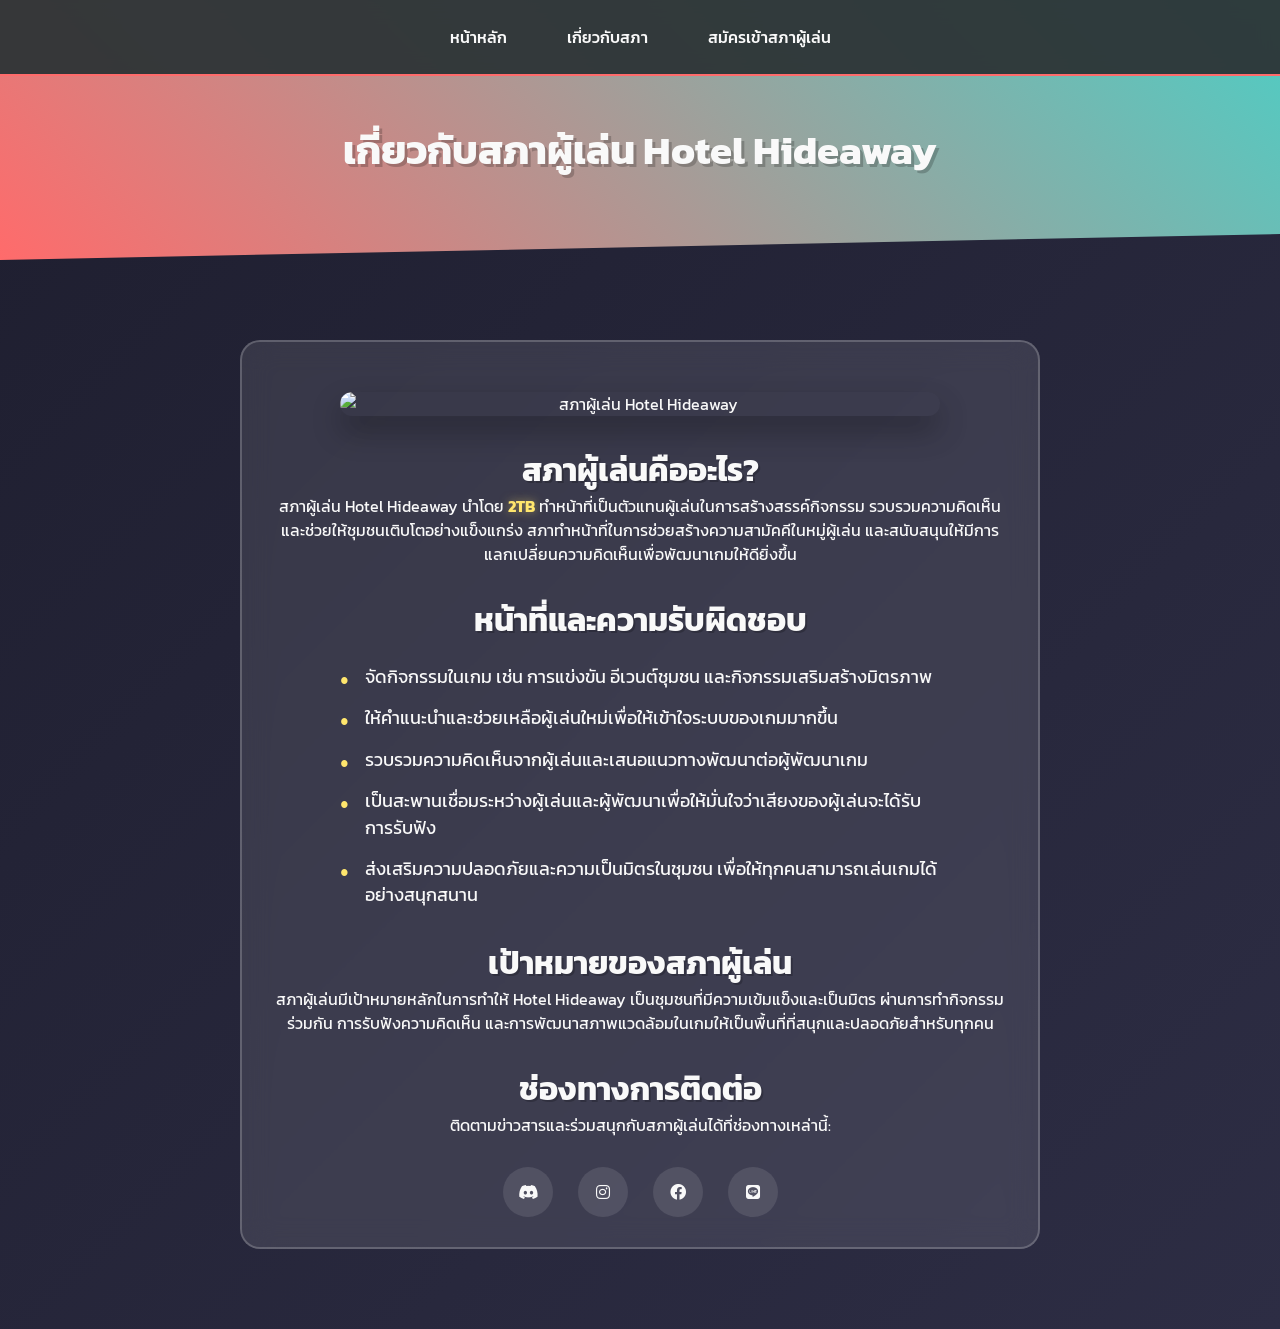
==== about.html @ 80de4b32 "Create about.html" ====
<!DOCTYPE html>
<html lang="th">
<head>
    <meta charset="UTF-8">
    <meta name="viewport" content="width=device-width, initial-scale=1.0">
    <title>เกี่ยวกับสภา - Hotel Hideaway Player Council</title>
    <link rel="stylesheet" href="https://cdnjs.cloudflare.com/ajax/libs/font-awesome/6.0.0/css/all.min.css">
    <link rel="icon" href="https://www.hotelhideawaythegame.com/HideawayLogo.svg">
    <style>
        :root {
            --primary: #FF6B6B;
            --secondary: #4ECDC4;
            --accent: #FFE66D;
            --dark: #2D3436;
            --light: #F9F9F9;
        }
    
        * {
            margin: 0;
            padding: 0;
            box-sizing: border-box;
            font-family: 'Kanit', 'Segoe UI', sans-serif;
        }
    
        body {
            background: linear-gradient(135deg, #1e1e2f 0%, #2d2d44 100%);
            color: var(--light);
            min-height: 100vh;
            overflow-x: hidden;
        }
    
        .navbar {
            position: fixed;
            top: 0;
            width: 100%;
            background: rgba(45, 52, 54, 0.95);
            padding: 15px 20px;
            z-index: 1000;
            backdrop-filter: blur(10px);
            border-bottom: 2px solid var(--primary);
        }
    
        .navbar-links {
            display: flex;
            justify-content: center;
            gap: 30px;
        }
    
        .navbar-link {
            color: var(--light);
            text-decoration: none;
            font-weight: 500;
            transition: all 0.3s;
            padding: 10px 15px;
            border-radius: 8px;
        }
    
        .navbar-link:hover {
            background: var(--primary);
            transform: translateY(-2px);
        }
    
        header {
            text-align: center;
            padding: 120px 20px 80px;
            background: linear-gradient(45deg, var(--primary), var(--secondary));
            clip-path: polygon(0 0, 100% 0, 100% 90%, 0 100%);
            position: relative;
            overflow: hidden;
        }
    
        h1 {
            font-size: 2.5em;
            text-shadow: 3px 3px 0 rgba(0,0,0,0.2);
        }
    
        h2 {
            font-size: 2em;
            margin-top: 30px;
            text-shadow: 2px 2px 0 rgba(0,0,0,0.2);
        }
    
        .council-info {
            background: rgba(255,255,255,0.1);
            border-radius: 20px;
            padding: 30px;
            margin: 80px auto;
            max-width: 800px;
            text-align: center;
            backdrop-filter: blur(15px);
            border: 2px solid rgba(255,255,255,0.2);
        }
    
        .council-image {
            width: 100%;
            max-width: 600px;
            border-radius: 20px;
            margin: 20px auto;
            display: block;
            box-shadow: 0 15px 30px rgba(0,0,0,0.3);
        }
    
        .social-links {
            margin-top: 30px;
            display: flex;
            justify-content: center;
            gap: 25px;
        }
    
        .social-links a {
            width: 50px;
            height: 50px;
            border-radius: 50%;
            background: rgba(255,255,255,0.1);
            display: flex;
            align-items: center;
            justify-content: center;
            color: var(--light);
            text-decoration: none;
            transition: all 0.3s;
        }
    
        .social-links a:hover {
            transform: translateY(-5px);
            background: var(--primary);
        }
    
        .highlight {
            color: var(--accent);
            font-weight: bold;
            text-shadow: 0 0 10px rgba(255,230,109,0.5);
        }
    
        /* สไตล์สำหรับรายการ (list) */
        ul {
            list-style-type: none;
            padding: 0;
            margin: 20px auto;
            max-width: 600px;
            text-align: left;
        }
    
        ul li {
            margin: 15px 0;
            padding-left: 25px;
            position: relative;
            font-size: 1.1em;
            line-height: 1.5;
        }
    
        ul li::before {
            content: "•";
            color: var(--accent);
            font-size: 1.5em;
            position: absolute;
            left: 0;
            top: -5px;
        }
    
        /* Responsive Design */
        @media (max-width: 768px) {
            .council-info {
                margin: 60px 15px;
                padding: 20px;
            }
    
            h1 {
                font-size: 2em;
            }
    
            h2 {
                font-size: 1.5em;
            }
    
            ul li {
                font-size: 1em;
            }
        }
    </style>
    <link href="https://fonts.googleapis.com/css2?family=Kanit:wght@300;400;600&display=swap" rel="stylesheet">
</head>
<body>
    <!-- แถบนำทาง -->
    <nav class="navbar">
        <div class="navbar-links">
            <a href="index.html" class="navbar-link">หน้าหลัก</a>
            <a href="about.html" class="navbar-link">เกี่ยวกับสภา</a>
            <a href="https://player-council.42web.io/?i=1" class="navbar-link" target="_blank">สมัครเข้าสภาผู้เล่น</a>

        </div>
    </nav>

    <!-- ส่วนหัว -->
    <header>
        <h1>เกี่ยวกับสภาผู้เล่น Hotel Hideaway</h1>
    </header>

    <!-- เนื้อหาเกี่ยวกับสภา -->
    <div class="council-info">
        <!-- เพิ่มรูปภาพสภา -->
        <img src="https://scontent-dus1-1.xx.fbcdn.net/v/t39.30808-6/471643368_1295227961807903_1386674129827384515_n.jpg?_nc_cat=109&ccb=1-7&_nc_sid=6ee11a&_nc_ohc=zaFc0FgH83wQ7kNvgGvkdW0&_nc_oc=AdhZETpJE-bzAOojBRKixuscP1ynZJQEH8_A2cm0fkYsy-4YhbT8tDUXPlM0qgtzHtOc-vDN7a9fJBOBd_ghx2ZH&_nc_zt=23&_nc_ht=scontent-dus1-1.xx&_nc_gid=ALy1S_0d_mE-Aqb8ZkQdzUR&oh=00_AYBjENJt4UgsMex9__NiZLbpDAS7G9n7989h2I3vqYPJ-A&oe=67B7CB49" 
             alt="สภาผู้เล่น Hotel Hideaway" 
             class="council-image">

            <h2>สภาผู้เล่นคืออะไร?</h2>
            <p>
                สภาผู้เล่น Hotel Hideaway นำโดย <span class="highlight">2TB</span> ทำหน้าที่เป็นตัวแทนผู้เล่นในการสร้างสรรค์กิจกรรม
                รวบรวมความคิดเห็น และช่วยให้ชุมชนเติบโตอย่างแข็งแกร่ง สภาทำหน้าที่ในการช่วยสร้างความสามัคคีในหมู่ผู้เล่น
                และสนับสนุนให้มีการแลกเปลี่ยนความคิดเห็นเพื่อพัฒนาเกมให้ดียิ่งขึ้น
            </p>
    
            <h2>หน้าที่และความรับผิดชอบ</h2>
            <ul>
                <li>จัดกิจกรรมในเกม เช่น การแข่งขัน อีเวนต์ชุมชน และกิจกรรมเสริมสร้างมิตรภาพ</li>
                <li>ให้คำแนะนำและช่วยเหลือผู้เล่นใหม่เพื่อให้เข้าใจระบบของเกมมากขึ้น</li>
                <li>รวบรวมความคิดเห็นจากผู้เล่นและเสนอแนวทางพัฒนาต่อผู้พัฒนาเกม</li>
                <li>เป็นสะพานเชื่อมระหว่างผู้เล่นและผู้พัฒนาเพื่อให้มั่นใจว่าเสียงของผู้เล่นจะได้รับการรับฟัง</li>
                <li>ส่งเสริมความปลอดภัยและความเป็นมิตรในชุมชน เพื่อให้ทุกคนสามารถเล่นเกมได้อย่างสนุกสนาน</li>
            </ul>
    
            <h2>เป้าหมายของสภาผู้เล่น</h2>
            <p>
                สภาผู้เล่นมีเป้าหมายหลักในการทำให้ Hotel Hideaway เป็นชุมชนที่มีความเข้มแข็งและเป็นมิตร
                ผ่านการทำกิจกรรมร่วมกัน การรับฟังความคิดเห็น และการพัฒนาสภาพแวดล้อมในเกมให้เป็นพื้นที่ที่สนุกและปลอดภัยสำหรับทุกคน
            </p>
        <h2 style="margin-top: 30px;">ช่องทางการติดต่อ</h2>
        <p>
            ติดตามข่าวสารและร่วมสนุกกับสภาผู้เล่นได้ที่ช่องทางเหล่านี้:
        </p>
        <div class="social-links">
            <a href="https://discord.gg/XjsS66SwNW" target="_blank">
                <i class="fab fa-discord"></i>
            </a>
            <a href="https://www.instagram.com/hh_playercouncil/" target="_blank">
                <i class="fab fa-instagram"></i>
            </a>
            <a href="https://www.facebook.com/profile.php?id=61571440132313" target="_blank">
                <i class="fab fa-facebook"></i>
            </a>
            <a href="https://line.me/ti/g2/qmuNEZJM-LDVWo7tIn0u6UFPvsDiq0eZDNpe9g" target="_blank">
                <i class="fab fa-line"></i>
            </a>
        </div>
    </div>
    <script>
        // เพิ่มเอฟเฟกต์เมื่อเลื่อนหน้าจอ
        window.addEventListener('scroll', () => {
            const card = document.querySelector('.ambassador-card');
            const scrolled = window.pageYOffset;
            card.style.transform = `translateY(${scrolled * 0.1}px) rotate(${scrolled * 0.02}deg)`;
        });

        // เพิ่มเอฟเฟกต์เมื่อคลิกที่รูป
        document.querySelector('.ambassador-img').addEventListener('click', function() {
            this.classList.toggle('zoom');
        });
    </script>
</body>
</html>
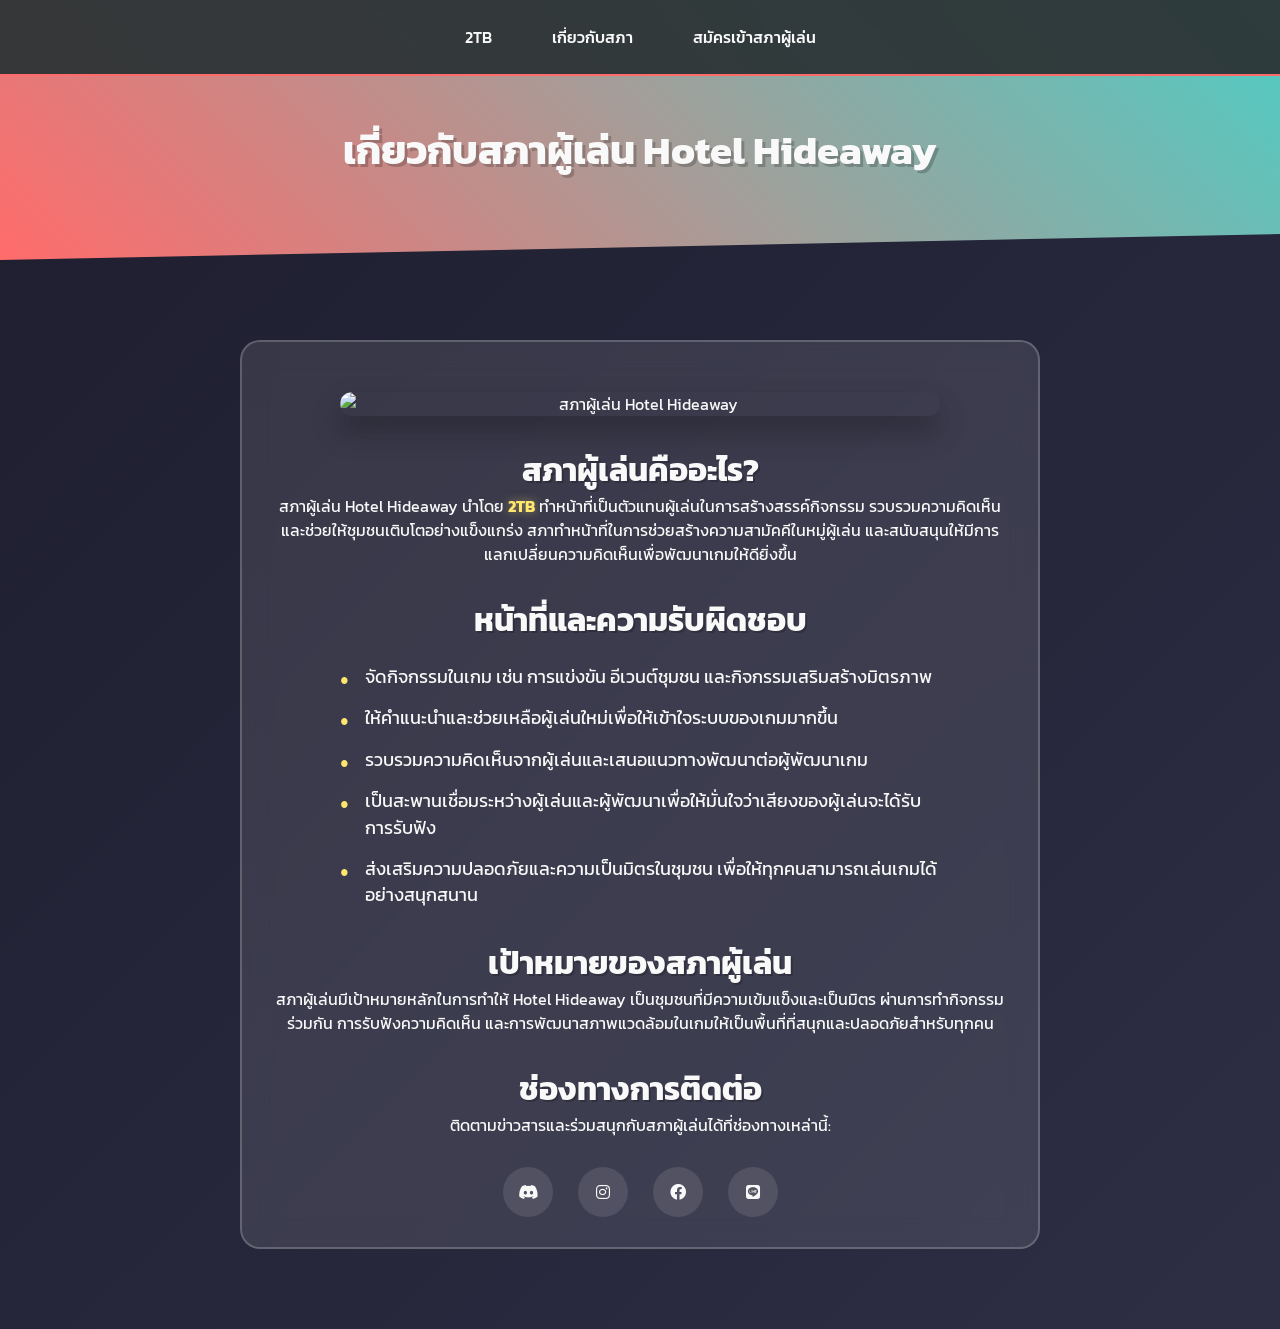
==== commit b25bf8d4: "Update about.html" ====
--- a/about.html
+++ b/about.html
@@ -183,7 +183,7 @@
     <!-- แถบนำทาง -->
     <nav class="navbar">
         <div class="navbar-links">
-            <a href="index.html" class="navbar-link">หน้าหลัก</a>
+            <a href="index.html" class="navbar-link">2TB</a>
             <a href="about.html" class="navbar-link">เกี่ยวกับสภา</a>
             <a href="https://player-council.42web.io/?i=1" class="navbar-link" target="_blank">สมัครเข้าสภาผู้เล่น</a>
 
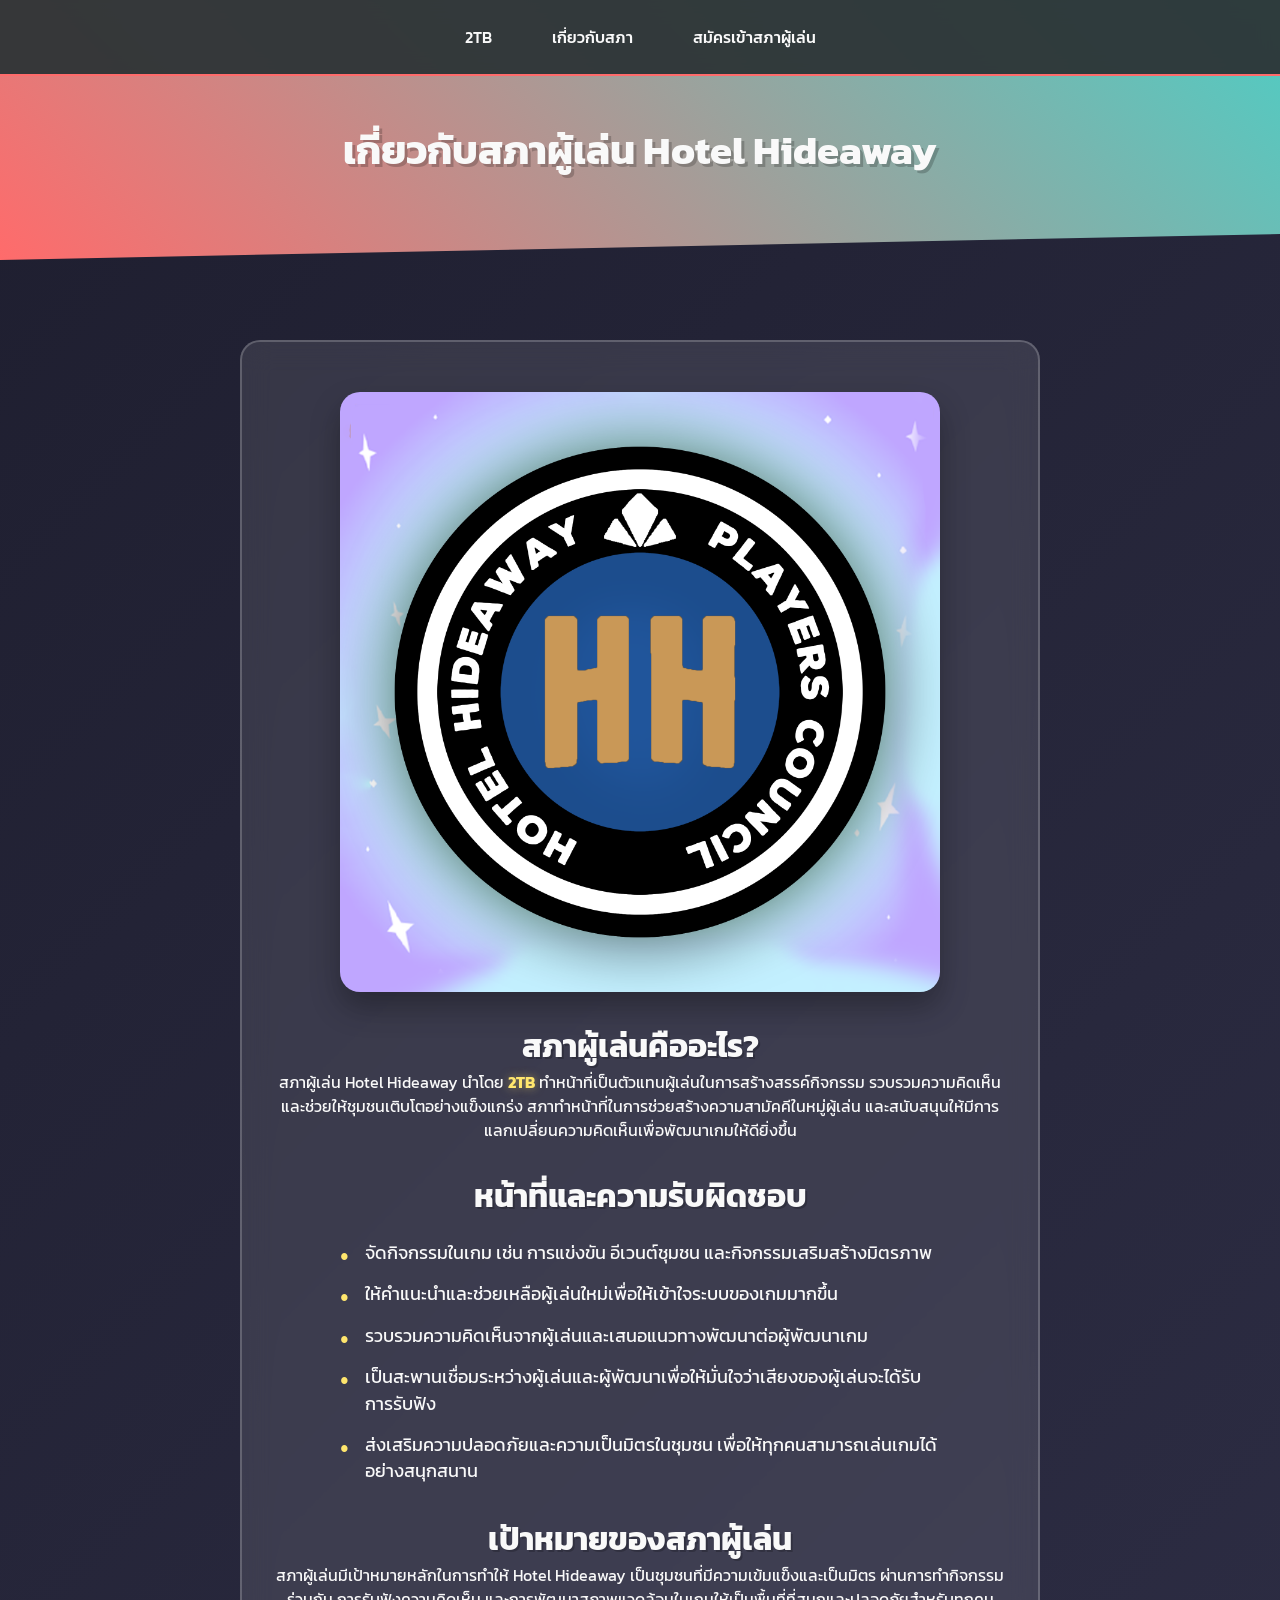
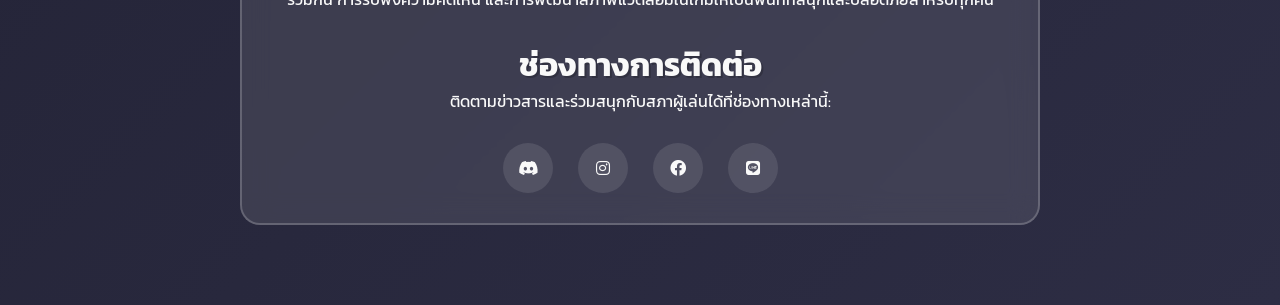
==== commit 1bc2badd: "Update about.html" ====
--- a/about.html
+++ b/about.html
@@ -198,7 +198,7 @@
     <!-- เนื้อหาเกี่ยวกับสภา -->
     <div class="council-info">
         <!-- เพิ่มรูปภาพสภา -->
-        <img src="https://scontent-dus1-1.xx.fbcdn.net/v/t39.30808-6/471643368_1295227961807903_1386674129827384515_n.jpg?_nc_cat=109&ccb=1-7&_nc_sid=6ee11a&_nc_ohc=zaFc0FgH83wQ7kNvgGvkdW0&_nc_oc=AdhZETpJE-bzAOojBRKixuscP1ynZJQEH8_A2cm0fkYsy-4YhbT8tDUXPlM0qgtzHtOc-vDN7a9fJBOBd_ghx2ZH&_nc_zt=23&_nc_ht=scontent-dus1-1.xx&_nc_gid=ALy1S_0d_mE-Aqb8ZkQdzUR&oh=00_AYBjENJt4UgsMex9__NiZLbpDAS7G9n7989h2I3vqYPJ-A&oe=67B7CB49" 
+        <img src="Player.png" 
              alt="สภาผู้เล่น Hotel Hideaway" 
              class="council-image">
 
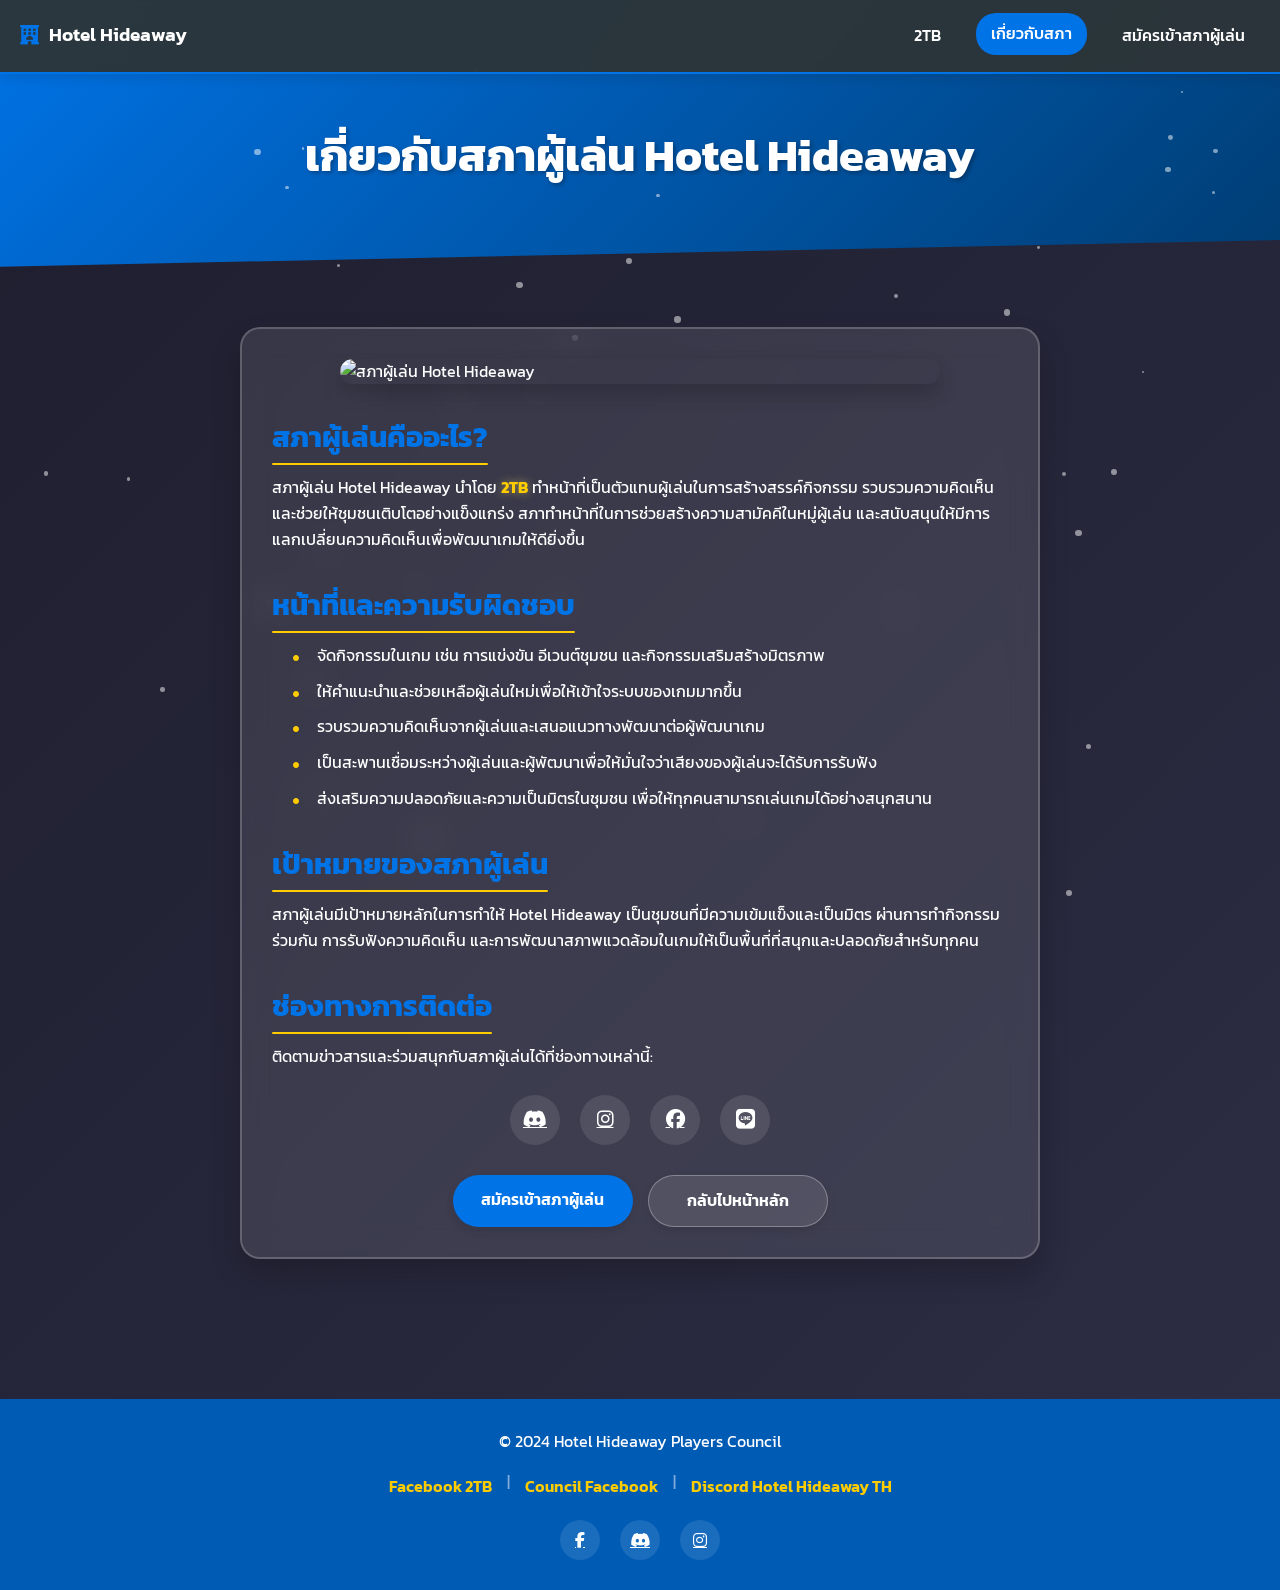
==== commit 0749fd96: "Add files via upload" ====
--- a/about.html
+++ b/about.html
@@ -4,256 +4,164 @@
     <meta charset="UTF-8">
     <meta name="viewport" content="width=device-width, initial-scale=1.0">
     <title>เกี่ยวกับสภา - Hotel Hideaway Player Council</title>
-    <link rel="stylesheet" href="https://cdnjs.cloudflare.com/ajax/libs/font-awesome/6.0.0/css/all.min.css">
-    <link rel="icon" href="https://www.hotelhideawaythegame.com/HideawayLogo.svg">
-    <style>
-        :root {
-            --primary: #FF6B6B;
-            --secondary: #4ECDC4;
-            --accent: #FFE66D;
-            --dark: #2D3436;
-            --light: #F9F9F9;
-        }
-    
-        * {
-            margin: 0;
-            padding: 0;
-            box-sizing: border-box;
-            font-family: 'Kanit', 'Segoe UI', sans-serif;
-        }
-    
-        body {
-            background: linear-gradient(135deg, #1e1e2f 0%, #2d2d44 100%);
-            color: var(--light);
-            min-height: 100vh;
-            overflow-x: hidden;
-        }
-    
-        .navbar {
-            position: fixed;
-            top: 0;
-            width: 100%;
-            background: rgba(45, 52, 54, 0.95);
-            padding: 15px 20px;
-            z-index: 1000;
-            backdrop-filter: blur(10px);
-            border-bottom: 2px solid var(--primary);
-        }
-    
-        .navbar-links {
-            display: flex;
-            justify-content: center;
-            gap: 30px;
-        }
-    
-        .navbar-link {
-            color: var(--light);
-            text-decoration: none;
-            font-weight: 500;
-            transition: all 0.3s;
-            padding: 10px 15px;
-            border-radius: 8px;
-        }
-    
-        .navbar-link:hover {
-            background: var(--primary);
-            transform: translateY(-2px);
-        }
-    
-        header {
-            text-align: center;
-            padding: 120px 20px 80px;
-            background: linear-gradient(45deg, var(--primary), var(--secondary));
-            clip-path: polygon(0 0, 100% 0, 100% 90%, 0 100%);
-            position: relative;
-            overflow: hidden;
-        }
-    
-        h1 {
-            font-size: 2.5em;
-            text-shadow: 3px 3px 0 rgba(0,0,0,0.2);
-        }
-    
-        h2 {
-            font-size: 2em;
-            margin-top: 30px;
-            text-shadow: 2px 2px 0 rgba(0,0,0,0.2);
-        }
-    
-        .council-info {
-            background: rgba(255,255,255,0.1);
-            border-radius: 20px;
-            padding: 30px;
-            margin: 80px auto;
-            max-width: 800px;
-            text-align: center;
-            backdrop-filter: blur(15px);
-            border: 2px solid rgba(255,255,255,0.2);
-        }
-    
-        .council-image {
-            width: 100%;
-            max-width: 600px;
-            border-radius: 20px;
-            margin: 20px auto;
-            display: block;
-            box-shadow: 0 15px 30px rgba(0,0,0,0.3);
-        }
-    
-        .social-links {
-            margin-top: 30px;
-            display: flex;
-            justify-content: center;
-            gap: 25px;
-        }
-    
-        .social-links a {
-            width: 50px;
-            height: 50px;
-            border-radius: 50%;
-            background: rgba(255,255,255,0.1);
-            display: flex;
-            align-items: center;
-            justify-content: center;
-            color: var(--light);
-            text-decoration: none;
-            transition: all 0.3s;
-        }
-    
-        .social-links a:hover {
-            transform: translateY(-5px);
-            background: var(--primary);
-        }
-    
-        .highlight {
-            color: var(--accent);
-            font-weight: bold;
-            text-shadow: 0 0 10px rgba(255,230,109,0.5);
-        }
-    
-        /* สไตล์สำหรับรายการ (list) */
-        ul {
-            list-style-type: none;
-            padding: 0;
-            margin: 20px auto;
-            max-width: 600px;
-            text-align: left;
-        }
-    
-        ul li {
-            margin: 15px 0;
-            padding-left: 25px;
-            position: relative;
-            font-size: 1.1em;
-            line-height: 1.5;
-        }
-    
-        ul li::before {
-            content: "•";
-            color: var(--accent);
-            font-size: 1.5em;
-            position: absolute;
-            left: 0;
-            top: -5px;
-        }
-    
-        /* Responsive Design */
-        @media (max-width: 768px) {
-            .council-info {
-                margin: 60px 15px;
-                padding: 20px;
-            }
-    
-            h1 {
-                font-size: 2em;
-            }
-    
-            h2 {
-                font-size: 1.5em;
-            }
-    
-            ul li {
-                font-size: 1em;
+    <link rel="stylesheet" href="https://cdnjs.cloudflare.com/ajax/libs/font-awesome/6.4.0/css/all.min.css">
+    <link rel="icon" href="player.png">
+    <link href="https://fonts.googleapis.com/css2?family=Kanit:wght@300;400;500;600;700&display=swap" rel="stylesheet">
+    <link rel="stylesheet" href="styles.css">
+</head>
+<body>
+    <!-- Header -->
+    <header>
+        <div class="logo">
+            <i class="fas fa-hotel"></i>
+            <span>Hotel Hideaway</span>
+        </div>
+        <div class="menu-toggle" id="menu-toggle">
+            <i class="fas fa-bars"></i>
+        </div>
+        <nav id="main-nav">
+            <a href="index.html">2TB</a>
+            <a href="about.html" class="active">เกี่ยวกับสภา</a>
+            <a href="aprove.html">สมัครเข้าสภาผู้เล่น</a>
+        </nav>
+    </header>
+
+    <!-- Hero Section -->
+    <section class="hero">
+        <div class="hero-content">
+            <h1>เกี่ยวกับสภาผู้เล่น Hotel Hideaway</h1>
+        </div>
+    </section>
+
+    <!-- Council Info -->
+    <section class="container">
+        <div class="council-info">
+            <div class="council-image">
+                <img src="player.png" alt="สภาผู้เล่น Hotel Hideaway">
+            </div>
+
+            <div class="info-section">
+                <h2>สภาผู้เล่นคืออะไร?</h2>
+                <p>
+                    สภาผู้เล่น Hotel Hideaway นำโดย <span class="highlight">2TB</span> ทำหน้าที่เป็นตัวแทนผู้เล่นในการสร้างสรรค์กิจกรรม
+                    รวบรวมความคิดเห็น และช่วยให้ชุมชนเติบโตอย่างแข็งแกร่ง สภาทำหน้าที่ในการช่วยสร้างความสามัคคีในหมู่ผู้เล่น
+                    และสนับสนุนให้มีการแลกเปลี่ยนความคิดเห็นเพื่อพัฒนาเกมให้ดียิ่งขึ้น
+                </p>
+            </div>
+
+            <div class="info-section">
+                <h2>หน้าที่และความรับผิดชอบ</h2>
+                <ul class="custom-list">
+                    <li>จัดกิจกรรมในเกม เช่น การแข่งขัน อีเวนต์ชุมชน และกิจกรรมเสริมสร้างมิตรภาพ</li>
+                    <li>ให้คำแนะนำและช่วยเหลือผู้เล่นใหม่เพื่อให้เข้าใจระบบของเกมมากขึ้น</li>
+                    <li>รวบรวมความคิดเห็นจากผู้เล่นและเสนอแนวทางพัฒนาต่อผู้พัฒนาเกม</li>
+                    <li>เป็นสะพานเชื่อมระหว่างผู้เล่นและผู้พัฒนาเพื่อให้มั่นใจว่าเสียงของผู้เล่นจะได้รับการรับฟัง</li>
+                    <li>ส่งเสริมความปลอดภัยและความเป็นมิตรในชุมชน เพื่อให้ทุกคนสามารถเล่นเกมได้อย่างสนุกสนาน</li>
+                </ul>
+            </div>
+
+            <div class="info-section">
+                <h2>เป้าหมายของสภาผู้เล่น</h2>
+                <p>
+                    สภาผู้เล่นมีเป้าหมายหลักในการทำให้ Hotel Hideaway เป็นชุมชนที่มีความเข้มแข็งและเป็นมิตร
+                    ผ่านการทำกิจกรรมร่วมกัน การรับฟังความคิดเห็น และการพัฒนาสภาพแวดล้อมในเกมให้เป็นพื้นที่ที่สนุกและปลอดภัยสำหรับทุกคน
+                </p>
+            </div>
+
+            <div class="info-section">
+                <h2>ช่องทางการติดต่อ</h2>
+                <p>ติดตามข่าวสารและร่วมสนุกกับสภาผู้เล่นได้ที่ช่องทางเหล่านี้:</p>
+                <div class="social-links">
+                    <a href="https://discord.gg/XjsS66SwNW" target="_blank" aria-label="Discord">
+                        <i class="fab fa-discord"></i>
+                    </a>
+                    <a href="https://www.instagram.com/hh_playercouncil/" target="_blank" aria-label="Instagram">
+                        <i class="fab fa-instagram"></i>
+                    </a>
+                    <a href="https://www.facebook.com/profile.php?id=61571440132313" target="_blank" aria-label="Facebook">
+                        <i class="fab fa-facebook"></i>
+                    </a>
+                    <a href="https://line.me/ti/g2/qmuNEZJM-LDVWo7tIn0u6UFPvsDiq0eZDNpe9g" target="_blank" aria-label="Line">
+                        <i class="fab fa-line"></i>
+                    </a>
+                </div>
+            </div>
+
+            <div class="action-buttons">
+                <a href="aprove.html" class="btn primary">สมัครเข้าสภาผู้เล่น</a>
+                <a href="index.html" class="btn secondary">กลับไปหน้าหลัก</a>
+            </div>
+        </div>
+    </section>
+
+    <!-- Particles Background -->
+    <div class="particles" id="particles"></div>
+
+    <!-- Footer -->
+    <footer>
+        <div class="footer-content">
+            <p>&copy; 2024 Hotel Hideaway Players Council</p>
+            
+            <div class="footer-links">
+                <a href="https://www.facebook.com/profile.php?id=100090158242868" target="_blank">Facebook 2TB</a>
+                <span class="divider">|</span>
+                <a href="https://www.facebook.com/profile.php?id=61571440132313" target="_blank">Council Facebook</a>
+                <span class="divider">|</span>
+                <a href="https://discord.gg/eEybV9ksBf" target="_blank">Discord Hotel Hideaway TH</a>
+            </div>
+            
+            <div class="social-icons">
+                <a href="https://www.facebook.com/profile.php?id=100090158242868" target="_blank" aria-label="Facebook">
+                    <i class="fab fa-facebook-f"></i>
+                </a>
+                <a href="https://discord.gg/eEybV9ksBf" target="_blank" aria-label="Discord">
+                    <i class="fab fa-discord"></i>
+                </a>
+                <a href="https://www.instagram.com/hh_playercouncil/" target="_blank" aria-label="Instagram">
+                    <i class="fab fa-instagram"></i>
+                </a>
+            </div>
+        </div>
+    </footer>
+
+    <script src="script.js"></script>
+    <script>
+        // Create particle effect
+        function createParticles() {
+            const particlesContainer = document.getElementById('particles');
+            const particleCount = 50;
+            
+            for (let i = 0; i < particleCount; i++) {
+                const particle = document.createElement('div');
+                particle.className = 'particle';
+                
+                // Random position
+                const posX = Math.random() * 100;
+                const posY = Math.random() * 100;
+                
+                // Random size
+                const size = Math.random() * 5 + 2;
+                
+                // Random animation duration
+                const duration = Math.random() * 20 + 10;
+                
+                // Random delay
+                const delay = Math.random() * 5;
+                
+                // Apply styles
+                particle.style.left = `${posX}%`;
+                particle.style.top = `${posY}%`;
+                particle.style.width = `${size}px`;
+                particle.style.height = `${size}px`;
+                particle.style.animationDuration = `${duration}s`;
+                particle.style.animationDelay = `${delay}s`;
+                
+                particlesContainer.appendChild(particle);
             }
         }
-    </style>
-    <link href="https://fonts.googleapis.com/css2?family=Kanit:wght@300;400;600&display=swap" rel="stylesheet">
-</head>
-<body>
-    <!-- แถบนำทาง -->
-    <nav class="navbar">
-        <div class="navbar-links">
-            <a href="index.html" class="navbar-link">2TB</a>
-            <a href="about.html" class="navbar-link">เกี่ยวกับสภา</a>
-            <a href="https://player-council.42web.io/?i=1" class="navbar-link" target="_blank">สมัครเข้าสภาผู้เล่น</a>
-
-        </div>
-    </nav>
-
-    <!-- ส่วนหัว -->
-    <header>
-        <h1>เกี่ยวกับสภาผู้เล่น Hotel Hideaway</h1>
-    </header>
-
-    <!-- เนื้อหาเกี่ยวกับสภา -->
-    <div class="council-info">
-        <!-- เพิ่มรูปภาพสภา -->
-        <img src="Player.png" 
-             alt="สภาผู้เล่น Hotel Hideaway" 
-             class="council-image">
-
-            <h2>สภาผู้เล่นคืออะไร?</h2>
-            <p>
-                สภาผู้เล่น Hotel Hideaway นำโดย <span class="highlight">2TB</span> ทำหน้าที่เป็นตัวแทนผู้เล่นในการสร้างสรรค์กิจกรรม
-                รวบรวมความคิดเห็น และช่วยให้ชุมชนเติบโตอย่างแข็งแกร่ง สภาทำหน้าที่ในการช่วยสร้างความสามัคคีในหมู่ผู้เล่น
-                และสนับสนุนให้มีการแลกเปลี่ยนความคิดเห็นเพื่อพัฒนาเกมให้ดียิ่งขึ้น
-            </p>
-    
-            <h2>หน้าที่และความรับผิดชอบ</h2>
-            <ul>
-                <li>จัดกิจกรรมในเกม เช่น การแข่งขัน อีเวนต์ชุมชน และกิจกรรมเสริมสร้างมิตรภาพ</li>
-                <li>ให้คำแนะนำและช่วยเหลือผู้เล่นใหม่เพื่อให้เข้าใจระบบของเกมมากขึ้น</li>
-                <li>รวบรวมความคิดเห็นจากผู้เล่นและเสนอแนวทางพัฒนาต่อผู้พัฒนาเกม</li>
-                <li>เป็นสะพานเชื่อมระหว่างผู้เล่นและผู้พัฒนาเพื่อให้มั่นใจว่าเสียงของผู้เล่นจะได้รับการรับฟัง</li>
-                <li>ส่งเสริมความปลอดภัยและความเป็นมิตรในชุมชน เพื่อให้ทุกคนสามารถเล่นเกมได้อย่างสนุกสนาน</li>
-            </ul>
-    
-            <h2>เป้าหมายของสภาผู้เล่น</h2>
-            <p>
-                สภาผู้เล่นมีเป้าหมายหลักในการทำให้ Hotel Hideaway เป็นชุมชนที่มีความเข้มแข็งและเป็นมิตร
-                ผ่านการทำกิจกรรมร่วมกัน การรับฟังความคิดเห็น และการพัฒนาสภาพแวดล้อมในเกมให้เป็นพื้นที่ที่สนุกและปลอดภัยสำหรับทุกคน
-            </p>
-        <h2 style="margin-top: 30px;">ช่องทางการติดต่อ</h2>
-        <p>
-            ติดตามข่าวสารและร่วมสนุกกับสภาผู้เล่นได้ที่ช่องทางเหล่านี้:
-        </p>
-        <div class="social-links">
-            <a href="https://discord.gg/XjsS66SwNW" target="_blank">
-                <i class="fab fa-discord"></i>
-            </a>
-            <a href="https://www.instagram.com/hh_playercouncil/" target="_blank">
-                <i class="fab fa-instagram"></i>
-            </a>
-            <a href="https://www.facebook.com/profile.php?id=61571440132313" target="_blank">
-                <i class="fab fa-facebook"></i>
-            </a>
-            <a href="https://line.me/ti/g2/qmuNEZJM-LDVWo7tIn0u6UFPvsDiq0eZDNpe9g" target="_blank">
-                <i class="fab fa-line"></i>
-            </a>
-        </div>
-    </div>
-    <script>
-        // เพิ่มเอฟเฟกต์เมื่อเลื่อนหน้าจอ
-        window.addEventListener('scroll', () => {
-            const card = document.querySelector('.ambassador-card');
-            const scrolled = window.pageYOffset;
-            card.style.transform = `translateY(${scrolled * 0.1}px) rotate(${scrolled * 0.02}deg)`;
-        });
-
-        // เพิ่มเอฟเฟกต์เมื่อคลิกที่รูป
-        document.querySelector('.ambassador-img').addEventListener('click', function() {
-            this.classList.toggle('zoom');
-        });
+        
+        // Initialize particles on page load
+        window.addEventListener('load', createParticles);
     </script>
 </body>
-</html>
+</html>
--- a/styles.css
+++ b/styles.css
@@ -0,0 +1,809 @@
+:root {
+    --primary: #0073e6;
+    --primary-dark: #005bb5;
+    --primary-darker: #003d73;
+    --accent: #ffcc00;
+    --light: #f4f4f9;
+    --dark: #1e1e2f;
+    --dark-lighter: #2d2d44;
+    --success: #4CAF50;
+    --error: #f44336;
+    --white: #ffffff;
+    --transition: all 0.3s ease;
+}
+
+* {
+    margin: 0;
+    padding: 0;
+    box-sizing: border-box;
+}
+
+body {
+    font-family: 'Kanit', 'Poppins', sans-serif;
+    background: linear-gradient(135deg, var(--dark) 0%, var(--dark-lighter) 100%);
+    color: var(--white);
+    line-height: 1.6;
+    min-height: 100vh;
+    position: relative;
+    overflow-x: hidden;
+}
+
+/* Header Styles */
+header {
+    background-color: rgba(45, 52, 54, 0.95);
+    backdrop-filter: blur(10px);
+    color: var(--white);
+    padding: 15px 20px;
+    position: fixed;
+    top: 0;
+    left: 0;
+    width: 100%;
+    z-index: 1000;
+    display: flex;
+    justify-content: space-between;
+    align-items: center;
+    border-bottom: 2px solid var(--primary);
+    box-shadow: 0 4px 12px rgba(0, 0, 0, 0.1);
+}
+
+.logo {
+    display: flex;
+    align-items: center;
+    gap: 10px;
+    font-weight: 600;
+    font-size: 1.2rem;
+}
+
+.logo i {
+    color: var(--primary);
+}
+
+nav {
+    display: flex;
+    gap: 20px;
+}
+
+nav a {
+    color: var(--white);
+    text-decoration: none;
+    font-weight: 500;
+    padding: 8px 15px;
+    border-radius: 20px;
+    transition: var(--transition);
+}
+
+nav a:hover, nav a.active {
+    background-color: var(--primary);
+    transform: translateY(-2px);
+}
+
+.menu-toggle {
+    display: none;
+    cursor: pointer;
+    font-size: 1.5rem;
+}
+
+.language-switch {
+    display: flex;
+    align-items: center;
+    gap: 5px;
+}
+
+.lang-btn {
+    background: none;
+    border: none;
+    color: var(--white);
+    cursor: pointer;
+    font-weight: 500;
+    padding: 5px 8px;
+    border-radius: 15px;
+    transition: var(--transition);
+}
+
+.lang-btn.active, .lang-btn:hover {
+    background-color: rgba(255, 255, 255, 0.2);
+}
+
+.divider {
+    color: rgba(255, 255, 255, 0.5);
+}
+
+/* Hero Section */
+.hero {
+    text-align: center;
+    padding: 120px 20px 60px;
+    background: linear-gradient(135deg, var(--primary), var(--primary-darker));
+    color: var(--white);
+    position: relative;
+    overflow: hidden;
+    margin-bottom: 40px;
+    clip-path: polygon(0 0, 100% 0, 100% 90%, 0 100%);
+}
+
+.hero::before {
+    content: "";
+    position: absolute;
+    top: 0;
+    left: 0;
+    width: 100%;
+    height: 100%;
+    background: url('https://images.unsplash.com/photo-1517840901100-8179e982acb7?ixlib=rb-4.0.3&ixid=M3wxMjA3fDB8MHxwaG90by1wYWdlfHx8fGVufDB8fHx8fA%3D%3D&auto=format&fit=crop&w=1470&q=80') center/cover;
+    opacity: 0.15;
+    z-index: 0;
+}
+
+.hero-content {
+    position: relative;
+    z-index: 1;
+}
+
+.hero h1 {
+    margin: 0;
+    font-size: 2.8em;
+    text-shadow: 2px 2px 4px rgba(0, 0, 0, 0.3);
+    margin-bottom: 15px;
+}
+
+.hero p {
+    font-size: 1.3em;
+    max-width: 800px;
+    margin: 0 auto;
+    text-shadow: 1px 1px 2px rgba(0, 0, 0, 0.3);
+}
+
+/* Container */
+.container {
+    max-width: 1200px;
+    margin: 0 auto;
+    padding: 20px;
+    position: relative;
+    z-index: 1;
+}
+
+/* Ambassador Card */
+.ambassador-card {
+    background: rgba(255, 255, 255, 0.1);
+    backdrop-filter: blur(15px);
+    border-radius: 20px;
+    padding: 30px;
+    text-align: center;
+    max-width: 800px;
+    margin: 0 auto 60px;
+    position: relative;
+    transform: translateY(0);
+    transition: all 0.4s cubic-bezier(0.25, 0.46, 0.45, 0.94);
+    border: 2px solid rgba(255, 255, 255, 0.2);
+    box-shadow: 0 15px 30px rgba(0, 0, 0, 0.2);
+}
+
+.ambassador-card:hover {
+    transform: translateY(-10px);
+    box-shadow: 0 25px 50px rgba(0, 0, 0, 0.3);
+}
+
+.profile-image {
+    width: 180px;
+    height: 180px;
+    border-radius: 50%;
+    overflow: hidden;
+    margin: -100px auto 25px;
+    border: 5px solid var(--white);
+    box-shadow: 0 15px 30px rgba(0, 0, 0, 0.3);
+    transition: var(--transition);
+}
+
+.profile-image img {
+    width: 100%;
+    height: 100%;
+    object-fit: cover;
+    transition: var(--transition);
+    cursor: pointer;
+}
+
+.profile-image img:hover {
+    transform: scale(1.05);
+}
+
+.profile-image img.zoom {
+    transform: scale(1.5);
+}
+
+.ambassador-card h2 {
+    font-size: 2.2em;
+    margin-bottom: 20px;
+    color: var(--white);
+    text-shadow: 2px 2px 4px rgba(0, 0, 0, 0.2);
+}
+
+.content {
+    text-align: left;
+    margin-bottom: 30px;
+    line-height: 1.8;
+}
+
+.highlight {
+    color: var(--accent);
+    font-weight: bold;
+    text-shadow: 0 0 10px rgba(255, 230, 109, 0.5);
+}
+
+.mt-20 {
+    margin-top: 20px;
+}
+
+/* Council Info */
+.council-info {
+    background: rgba(255, 255, 255, 0.1);
+    backdrop-filter: blur(15px);
+    border-radius: 20px;
+    padding: 30px;
+    max-width: 800px;
+    margin: 0 auto 60px;
+    position: relative;
+    border: 2px solid rgba(255, 255, 255, 0.2);
+    box-shadow: 0 15px 30px rgba(0, 0, 0, 0.2);
+}
+
+.council-image {
+    width: 100%;
+    max-width: 600px;
+    margin: 0 auto 30px;
+    border-radius: 15px;
+    overflow: hidden;
+    box-shadow: 0 10px 20px rgba(0, 0, 0, 0.2);
+}
+
+.council-image img {
+    width: 100%;
+    height: auto;
+    display: block;
+}
+
+.info-section {
+    margin-bottom: 30px;
+}
+
+.info-section h2 {
+    font-size: 1.8em;
+    color: var(--primary);
+    margin-bottom: 15px;
+    position: relative;
+    display: inline-block;
+}
+
+.info-section h2::after {
+    content: "";
+    position: absolute;
+    bottom: -5px;
+    left: 0;
+    width: 100%;
+    height: 2px;
+    background: var(--accent);
+    border-radius: 2px;
+}
+
+.custom-list {
+    list-style-type: none;
+    padding-left: 20px;
+}
+
+.custom-list li {
+    position: relative;
+    padding-left: 25px;
+    margin-bottom: 10px;
+}
+
+.custom-list li::before {
+    content: "•";
+    color: var(--accent);
+    font-size: 1.5em;
+    position: absolute;
+    left: 0;
+    top: -5px;
+}
+
+/* Application Section */
+.application-section {
+    background: rgba(255, 255, 255, 0.05);
+    backdrop-filter: blur(10px);
+    border-radius: 20px;
+    padding: 30px;
+    margin-bottom: 60px;
+    box-shadow: 0 15px 30px rgba(0, 0, 0, 0.2);
+    border: 1px solid rgba(255, 255, 255, 0.1);
+}
+
+.section-title {
+    display: flex;
+    align-items: center;
+    gap: 12px;
+    font-size: 1.8em;
+    color: var(--primary);
+    margin-bottom: 25px;
+    padding-bottom: 10px;
+    border-bottom: 2px solid var(--primary);
+}
+
+.section-title i {
+    color: var(--accent);
+}
+
+/* Requirements Box */
+.requirements-box {
+    background-color: rgba(255, 255, 255, 0.08);
+    border: 1px solid rgba(255, 255, 255, 0.15);
+    padding: 25px;
+    margin-bottom: 30px;
+    border-radius: 15px;
+    box-shadow: 0 8px 16px rgba(0, 0, 0, 0.1);
+}
+
+.requirements-box h3 {
+    color: var(--primary);
+    margin-bottom: 15px;
+    font-size: 1.5em;
+}
+
+.requirements-list, .notes-list {
+    margin-left: 25px;
+    margin-bottom: 20px;
+}
+
+.requirements-list li, .notes-list li {
+    margin-bottom: 10px;
+    position: relative;
+    padding-left: 5px;
+}
+
+.notes-title, .announcement-title {
+    color: var(--primary-dark);
+    margin-top: 25px;
+    margin-bottom: 10px;
+    font-size: 1.2em;
+}
+
+.announcement-text {
+    margin-bottom: 15px;
+    line-height: 1.6;
+}
+
+.announcement-text a {
+    color: var(--primary);
+    text-decoration: none;
+    font-weight: 600;
+    transition: var(--transition);
+}
+
+.announcement-text a:hover {
+    color: var(--accent);
+    text-decoration: underline;
+}
+
+/* Form Styles */
+.form-container {
+    background-color: rgba(255, 255, 255, 0.08);
+    border-radius: 15px;
+    padding: 30px;
+    box-shadow: 0 10px 20px rgba(0, 0, 0, 0.15);
+    border: 1px solid rgba(255, 255, 255, 0.15);
+}
+
+.form-header {
+    text-align: center;
+    margin-bottom: 30px;
+}
+
+.form-image {
+    max-width: 300px;
+    border-radius: 12px;
+    margin-bottom: 20px;
+    box-shadow: 0 8px 16px rgba(0, 0, 0, 0.2);
+}
+
+.form-header h3 {
+    font-size: 1.5em;
+    color: var(--primary);
+}
+
+.form-group {
+    margin-bottom: 25px;
+}
+
+label {
+    display: block;
+    margin-bottom: 8px;
+    font-weight: 500;
+    color: var(--white);
+}
+
+input, textarea {
+    width: 100%;
+    padding: 12px 15px;
+    background-color: rgba(255, 255, 255, 0.1);
+    border: 1px solid rgba(255, 255, 255, 0.2);
+    border-radius: 8px;
+    font-family: inherit;
+    font-size: 1rem;
+    color: var(--white);
+    transition: var(--transition);
+}
+
+input:focus, textarea:focus {
+    outline: none;
+    border-color: var(--primary);
+    box-shadow: 0 0 0 3px rgba(0, 115, 230, 0.3);
+    background-color: rgba(255, 255, 255, 0.15);
+}
+
+textarea {
+    min-height: 120px;
+    resize: vertical;
+}
+
+.checkbox-group {
+    display: flex;
+    align-items: flex-start;
+    gap: 10px;
+    margin: 25px 0;
+}
+
+.checkbox-group input {
+    width: auto;
+    margin-top: 5px;
+}
+
+.checkbox-group label a {
+    color: var(--primary);
+    text-decoration: none;
+    font-weight: 600;
+    transition: var(--transition);
+}
+
+.checkbox-group label a:hover {
+    color: var(--accent);
+    text-decoration: underline;
+}
+
+.submit-btn {
+    background-color: var(--primary);
+    color: var(--white);
+    border: none;
+    padding: 14px 25px;
+    border-radius: 8px;
+    font-weight: 600;
+    font-size: 1.1rem;
+    cursor: pointer;
+    transition: var(--transition);
+    display: flex;
+    align-items: center;
+    justify-content: center;
+    gap: 10px;
+    width: 100%;
+    box-shadow: 0 4px 6px rgba(0, 0, 0, 0.1);
+}
+
+.submit-btn:hover {
+    background-color: var(--primary-dark);
+    transform: translateY(-2px);
+    box-shadow: 0 6px 12px rgba(0, 0, 0, 0.15);
+}
+
+.submit-btn:active {
+    transform: translateY(0);
+    box-shadow: 0 2px 4px rgba(0, 0, 0, 0.1);
+}
+
+/* Social Links */
+.social-links {
+    display: flex;
+    justify-content: center;
+    gap: 20px;
+    margin: 25px 0;
+}
+
+.social-links a {
+    display: flex;
+    align-items: center;
+    justify-content: center;
+    width: 50px;
+    height: 50px;
+    border-radius: 50%;
+    background-color: rgba(255, 255, 255, 0.1);
+    color: var(--white);
+    font-size: 1.2rem;
+    transition: var(--transition);
+}
+
+.social-links a:hover {
+    background-color: var(--primary);
+    color: var(--white);
+    transform: translateY(-5px);
+    box-shadow: 0 10px 20px rgba(0, 0, 0, 0.2);
+}
+
+/* Action Buttons */
+.action-buttons {
+    display: flex;
+    justify-content: center;
+    gap: 15px;
+    margin-top: 30px;
+    flex-wrap: wrap;
+}
+
+.btn {
+    padding: 12px 25px;
+    border-radius: 30px;
+    font-weight: 600;
+    text-decoration: none;
+    transition: var(--transition);
+    display: inline-block;
+    text-align: center;
+    min-width: 180px;
+    box-shadow: 0 4px 8px rgba(0, 0, 0, 0.1);
+}
+
+.btn.primary {
+    background-color: var(--primary);
+    color: var(--white);
+}
+
+.btn.secondary {
+    background-color: rgba(255, 255, 255, 0.1);
+    color: var(--white);
+    border: 1px solid rgba(255, 255, 255, 0.3);
+}
+
+.btn:hover {
+    transform: translateY(-3px);
+    box-shadow: 0 8px 16px rgba(0, 0, 0, 0.2);
+}
+
+.btn.primary:hover {
+    background-color: var(--primary-dark);
+}
+
+.btn.secondary:hover {
+    background-color: rgba(255, 255, 255, 0.2);
+}
+
+/* Footer */
+footer {
+    background-color: var(--primary-dark);
+    color: var(--white);
+    padding: 30px 20px;
+    text-align: center;
+    margin-top: 60px;
+}
+
+.footer-content {
+    max-width: 1200px;
+    margin: 0 auto;
+}
+
+.footer-links {
+    margin: 15px 0;
+    display: flex;
+    justify-content: center;
+    flex-wrap: wrap;
+    gap: 5px;
+}
+
+.footer-links a {
+    color: var(--accent);
+    text-decoration: none;
+    font-weight: 600;
+    transition: var(--transition);
+    padding: 5px 10px;
+}
+
+.footer-links a:hover {
+    color: var(--white);
+    text-decoration: underline;
+}
+
+.social-icons {
+    display: flex;
+    justify-content: center;
+    gap: 20px;
+    margin-top: 15px;
+}
+
+.social-icons a {
+    width: 40px;
+    height: 40px;
+    border-radius: 50%;
+    background-color: rgba(255, 255, 255, 0.1);
+    display: flex;
+    align-items: center;
+    justify-content: center;
+    color: var(--white);
+    transition: var(--transition);
+}
+
+.social-icons a:hover {
+    background-color: var(--accent);
+    color: var(--primary-darker);
+    transform: translateY(-3px);
+    box-shadow: 0 5px 15px rgba(0, 0, 0, 0.2);
+}
+
+/* Notification */
+.notification {
+    position: fixed;
+    top: 20px;
+    right: 20px;
+    padding: 15px 25px;
+    border-radius: 8px;
+    color: white;
+    font-weight: 500;
+    box-shadow: 0 4px 12px rgba(0, 0, 0, 0.2);
+    transform: translateX(150%);
+    transition: transform 0.4s ease-in-out;
+    z-index: 1000;
+    display: flex;
+    align-items: center;
+    gap: 10px;
+    max-width: 400px;
+}
+
+.notification.success {
+    background-color: var(--success);
+}
+
+.notification.error {
+    background-color: var(--error);
+}
+
+.notification.show {
+    transform: translateX(0);
+}
+
+.notification-icon {
+    font-size: 1.2rem;
+}
+
+.notification-close {
+    margin-left: auto;
+    background: none;
+    border: none;
+    color: white;
+    cursor: pointer;
+    padding: 5px;
+    font-size: 0.9rem;
+    opacity: 0.7;
+    transition: var(--transition);
+}
+
+.notification-close:hover {
+    opacity: 1;
+}
+
+/* Particles */
+.particles {
+    position: fixed;
+    top: 0;
+    left: 0;
+    width: 100%;
+    height: 100%;
+    z-index: 0;
+    pointer-events: none;
+}
+
+.particle {
+    position: absolute;
+    background-color: rgba(255, 255, 255, 0.5);
+    border-radius: 50%;
+    animation: float 20s linear infinite;
+}
+
+@keyframes float {
+    0% {
+        transform: translateY(0) translateX(0);
+    }
+    25% {
+        transform: translateY(-100px) translateX(100px);
+    }
+    50% {
+        transform: translateY(-200px) translateX(0);
+    }
+    75% {
+        transform: translateY(-100px) translateX(-100px);
+    }
+    100% {
+        transform: translateY(0) translateX(0);
+    }
+}
+
+/* Animation */
+@keyframes fadeIn {
+    from { opacity: 0; transform: translateY(20px); }
+    to { opacity: 1; transform: translateY(0); }
+}
+
+.animate-float {
+    animation: float 3s ease-in-out infinite;
+}
+
+/* Responsive Styles */
+@media (max-width: 768px) {
+    header {
+        padding: 10px 15px;
+    }
+
+    .logo {
+        font-size: 1rem;
+    }
+
+    nav {
+        position: fixed;
+        top: 60px;
+        left: 0;
+        width: 100%;
+        background-color: rgba(45, 52, 54, 0.95);
+        flex-direction: column;
+        padding: 0;
+        gap: 0;
+        display: none;
+        z-index: 999;
+        box-shadow: 0 4px 12px rgba(0, 0, 0, 0.1);
+    }
+
+    nav.active {
+        display: flex;
+    }
+
+    nav a {
+        padding: 15px 20px;
+        border-radius: 0;
+        border-bottom: 1px solid rgba(255, 255, 255, 0.1);
+    }
+
+    .menu-toggle {
+        display: block;
+    }
+
+    .language-switch {
+        margin-left: auto;
+        margin-right: 15px;
+    }
+
+    .hero {
+        padding: 100px 15px 50px;
+    }
+
+    .hero h1 {
+        font-size: 2em;
+    }
+
+    .hero p {
+        font-size: 1.1em;
+    }
+
+    .profile-image {
+        width: 140px;
+        height: 140px;
+        margin-top: -80px;
+    }
+
+    .ambassador-card, .council-info, .application-section {
+        padding: 20px;
+    }
+
+    .action-buttons {
+        flex-direction: column;
+        gap: 10px;
+    }
+
+    .btn {
+        width: 100%;
+    }
+
+    .social-links a {
+        width: 40px;
+        height: 40px;
+    }
+
+    .form-image {
+        max-width: 100%;
+    }
+}
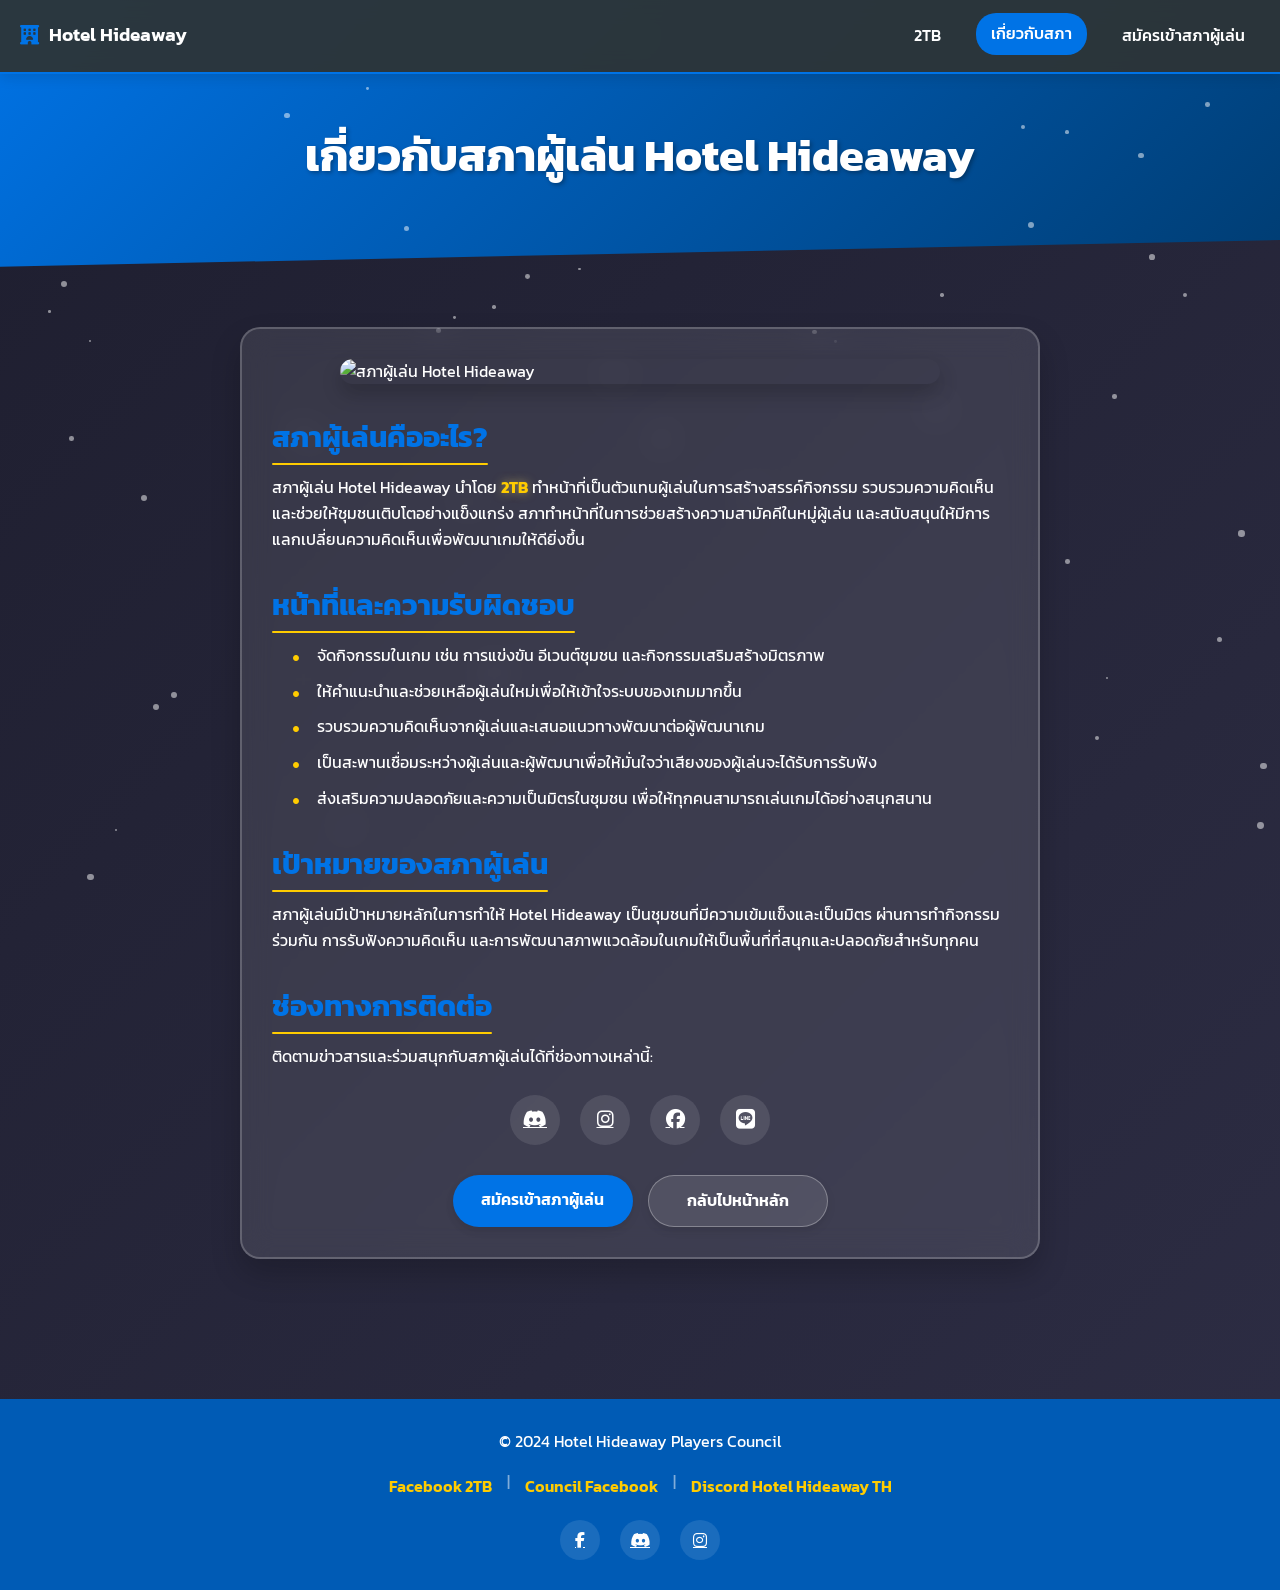
==== commit 68777ab3: "Update about.html" ====
--- a/about.html
+++ b/about.html
@@ -5,7 +5,7 @@
     <meta name="viewport" content="width=device-width, initial-scale=1.0">
     <title>เกี่ยวกับสภา - Hotel Hideaway Player Council</title>
     <link rel="stylesheet" href="https://cdnjs.cloudflare.com/ajax/libs/font-awesome/6.4.0/css/all.min.css">
-    <link rel="icon" href="player.png">
+    <link rel="icon" href="Player.png">
     <link href="https://fonts.googleapis.com/css2?family=Kanit:wght@300;400;500;600;700&display=swap" rel="stylesheet">
     <link rel="stylesheet" href="styles.css">
 </head>
@@ -164,4 +164,4 @@
         window.addEventListener('load', createParticles);
     </script>
 </body>
-</html>+</html>
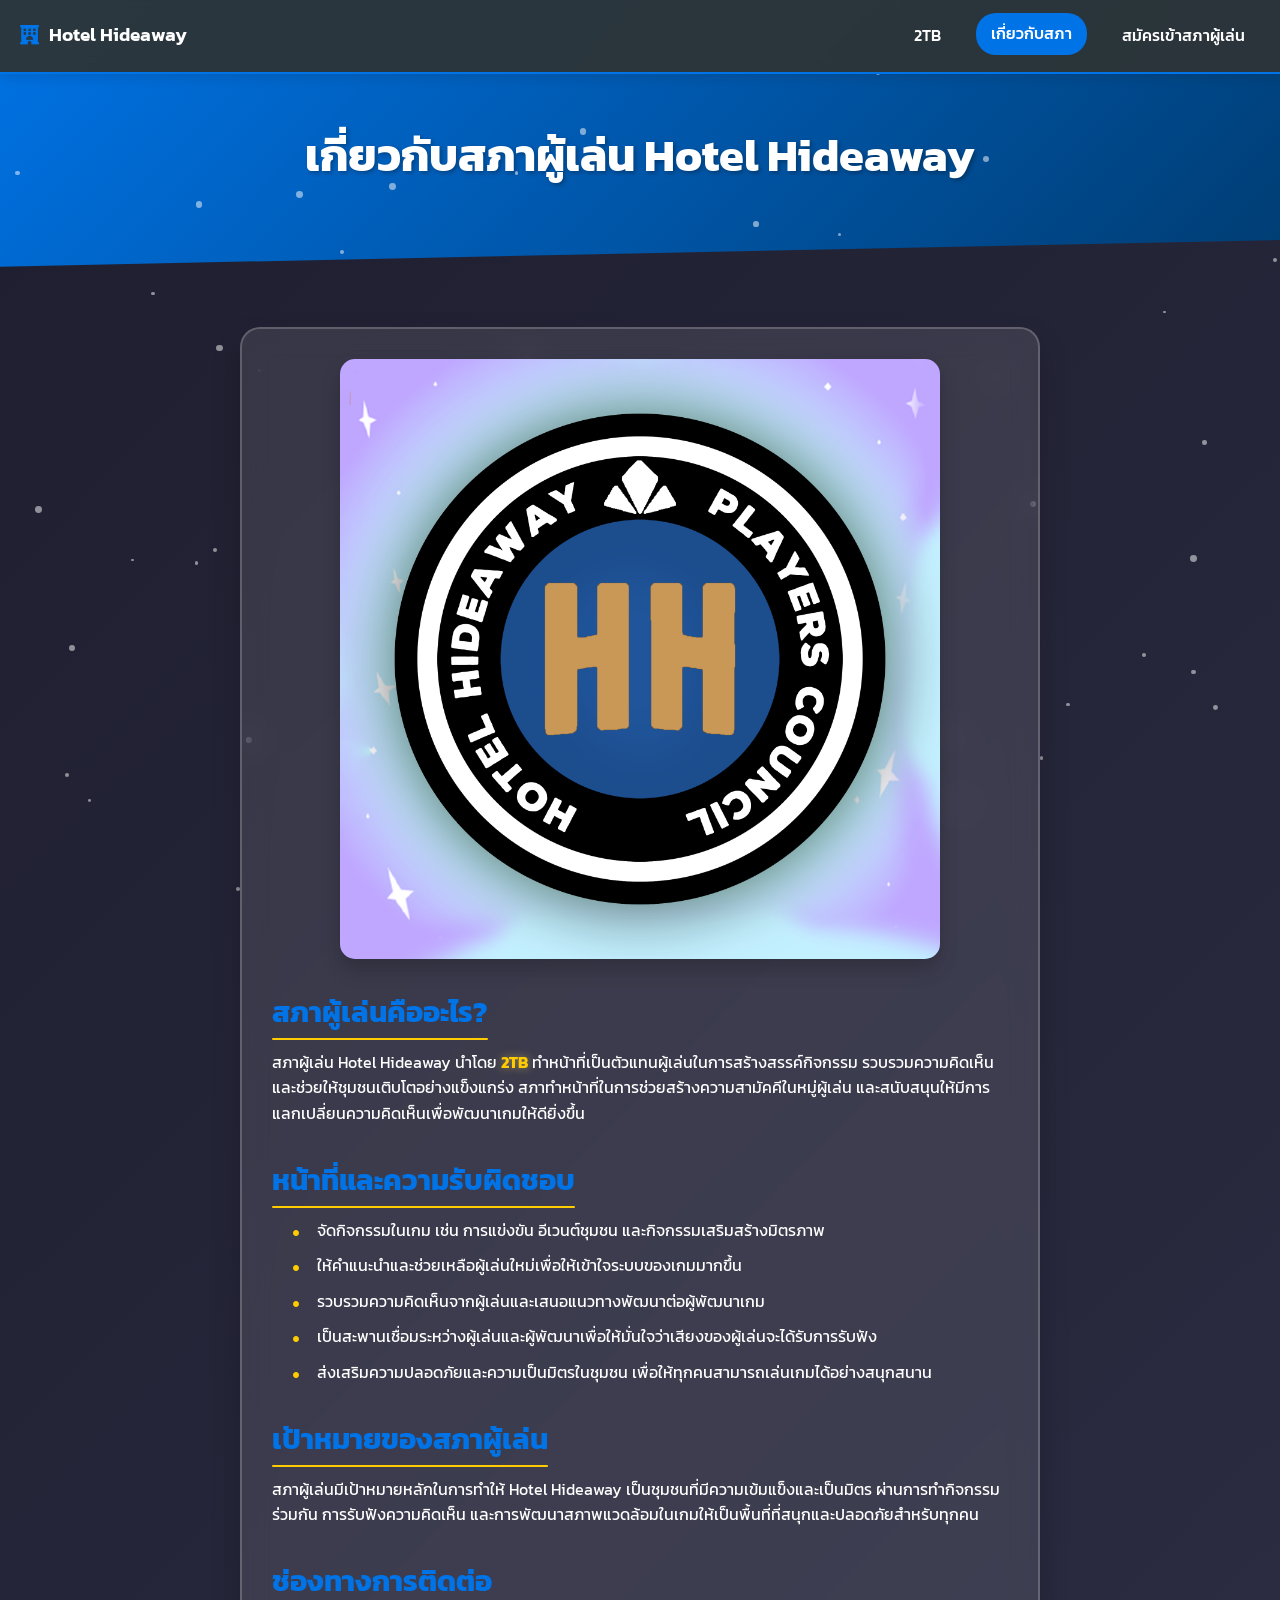
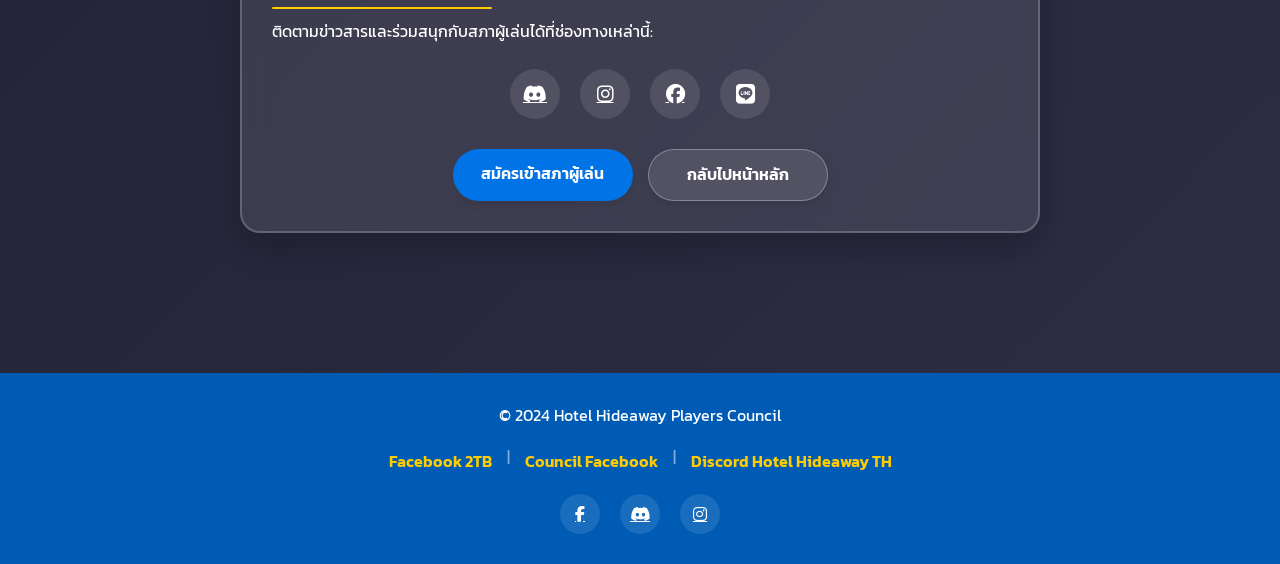
==== commit 655c1444: "Update about.html" ====
--- a/about.html
+++ b/about.html
@@ -37,7 +37,7 @@
     <section class="container">
         <div class="council-info">
             <div class="council-image">
-                <img src="player.png" alt="สภาผู้เล่น Hotel Hideaway">
+                <img src="Player.png" alt="สภาผู้เล่น Hotel Hideaway">
             </div>
 
             <div class="info-section">
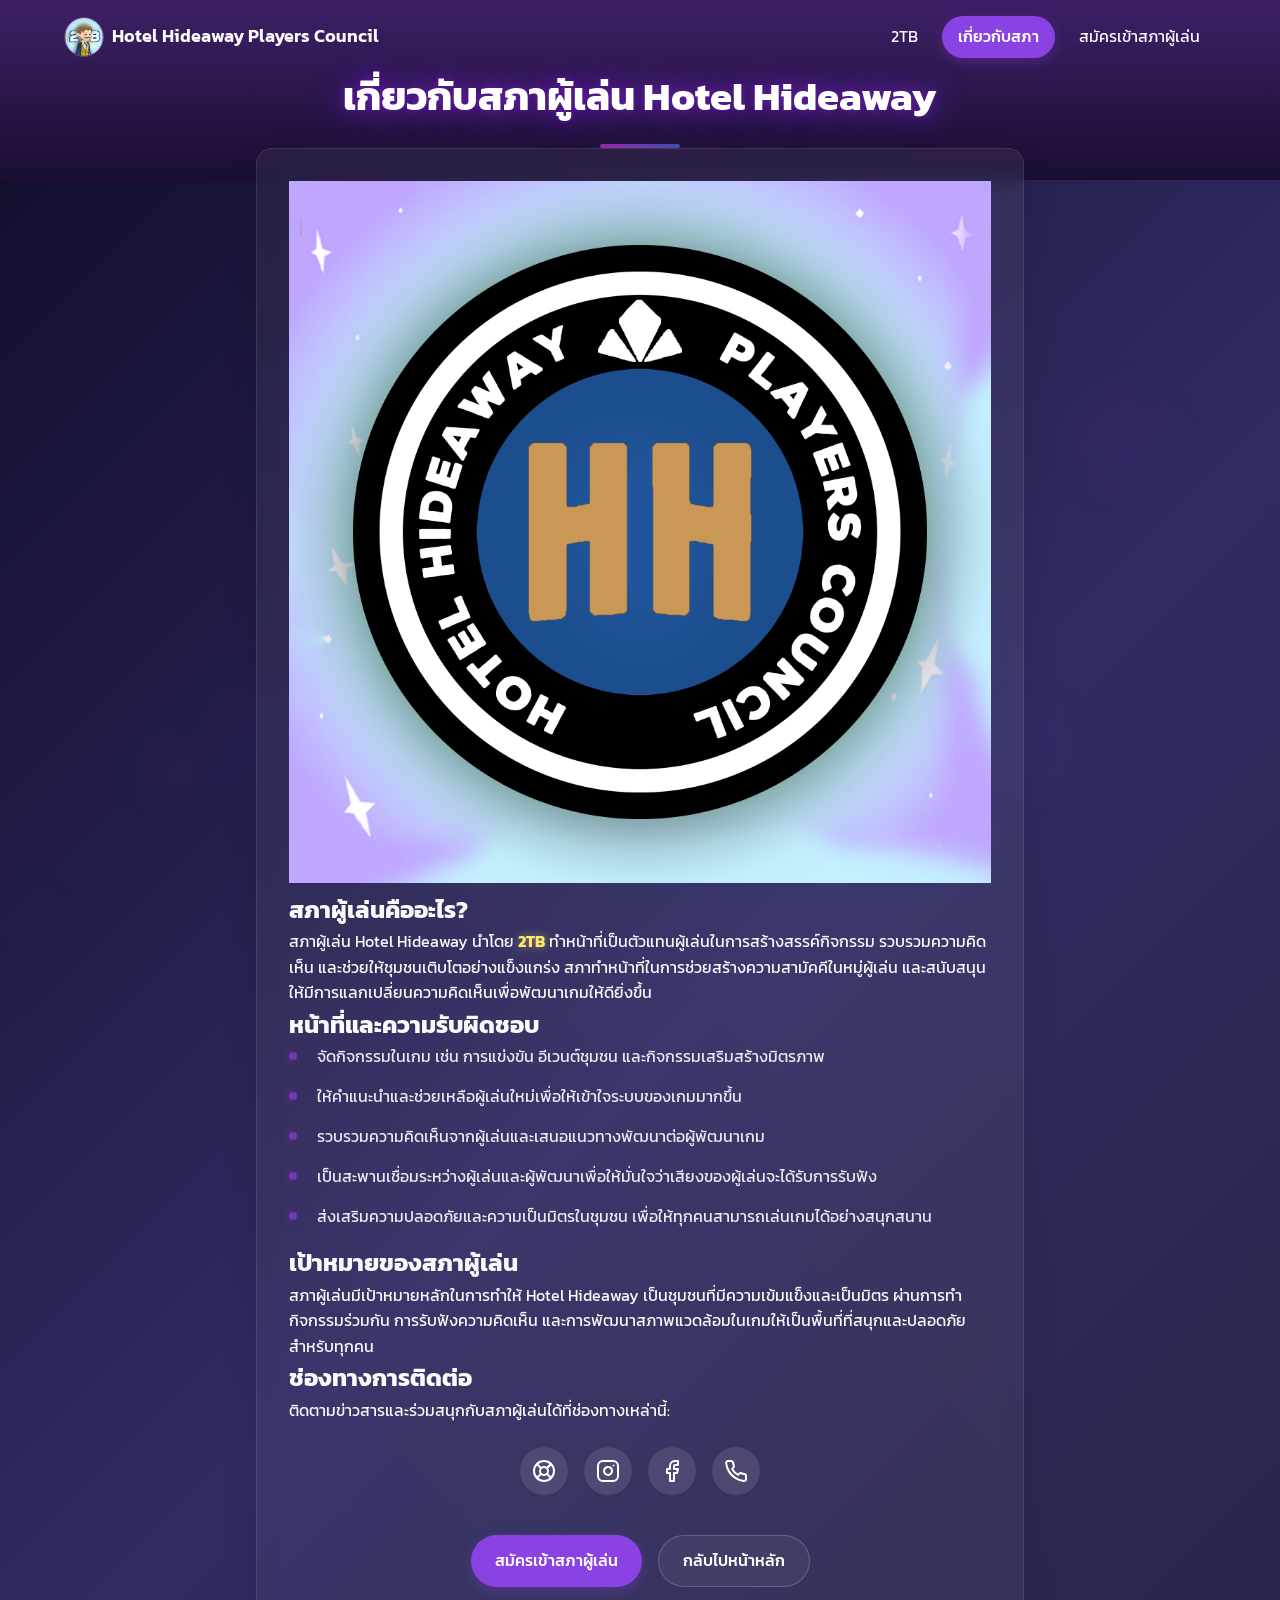
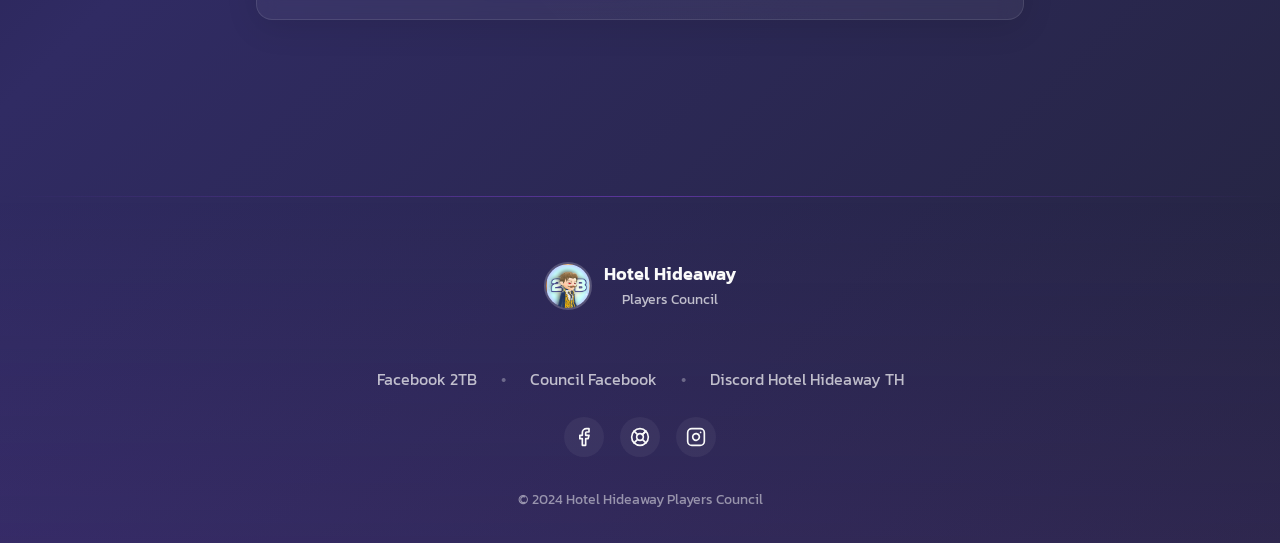
==== commit 1f2721dc: "Add files via upload" ====
--- a/about.html
+++ b/about.html
@@ -3,165 +3,210 @@
 <head>
     <meta charset="UTF-8">
     <meta name="viewport" content="width=device-width, initial-scale=1.0">
-    <title>เกี่ยวกับสภา - Hotel Hideaway Player Council</title>
-    <link rel="stylesheet" href="https://cdnjs.cloudflare.com/ajax/libs/font-awesome/6.4.0/css/all.min.css">
-    <link rel="icon" href="Player.png">
+    <title>เกี่ยวกับสภา | Hotel Hideaway Players Council</title>
+    <meta name="description" content="เว็บไซต์อย่างเป็นทางการของสภาผู้เล่น Hotel Hideaway นำโดย 2TB">
+    <link rel="stylesheet" href="styles.css">
     <link href="https://fonts.googleapis.com/css2?family=Kanit:wght@300;400;500;600;700&display=swap" rel="stylesheet">
-    <link rel="stylesheet" href="styles.css">
 </head>
 <body>
-    <!-- Header -->
-    <header>
-        <div class="logo">
-            <i class="fas fa-hotel"></i>
-            <span>Hotel Hideaway</span>
+    <!-- Loading Screen -->
+    <div class="loading-screen" id="loading-screen">
+        <div class="loader-container">
+            <div class="logo-loader">
+                <img src="images/2TB.png" alt="Hotel Hideaway Players Council" class="loader-logo">
+            </div>
+            <div class="loader">
+                <div class="loader-bar"></div>
+            </div>
+            <div class="loader-text">กำลังโหลด...</div>
         </div>
-        <div class="menu-toggle" id="menu-toggle">
-            <i class="fas fa-bars"></i>
-        </div>
-        <nav id="main-nav">
-            <a href="index.html">2TB</a>
-            <a href="about.html" class="active">เกี่ยวกับสภา</a>
-            <a href="aprove.html">สมัครเข้าสภาผู้เล่น</a>
-        </nav>
-    </header>
-
-    <!-- Hero Section -->
-    <section class="hero">
-        <div class="hero-content">
-            <h1>เกี่ยวกับสภาผู้เล่น Hotel Hideaway</h1>
-        </div>
-    </section>
-
-    <!-- Council Info -->
-    <section class="container">
-        <div class="council-info">
-            <div class="council-image">
-                <img src="Player.png" alt="สภาผู้เล่น Hotel Hideaway">
-            </div>
-
-            <div class="info-section">
-                <h2>สภาผู้เล่นคืออะไร?</h2>
-                <p>
-                    สภาผู้เล่น Hotel Hideaway นำโดย <span class="highlight">2TB</span> ทำหน้าที่เป็นตัวแทนผู้เล่นในการสร้างสรรค์กิจกรรม
-                    รวบรวมความคิดเห็น และช่วยให้ชุมชนเติบโตอย่างแข็งแกร่ง สภาทำหน้าที่ในการช่วยสร้างความสามัคคีในหมู่ผู้เล่น
-                    และสนับสนุนให้มีการแลกเปลี่ยนความคิดเห็นเพื่อพัฒนาเกมให้ดียิ่งขึ้น
-                </p>
-            </div>
-
-            <div class="info-section">
-                <h2>หน้าที่และความรับผิดชอบ</h2>
-                <ul class="custom-list">
-                    <li>จัดกิจกรรมในเกม เช่น การแข่งขัน อีเวนต์ชุมชน และกิจกรรมเสริมสร้างมิตรภาพ</li>
-                    <li>ให้คำแนะนำและช่วยเหลือผู้เล่นใหม่เพื่อให้เข้าใจระบบของเกมมากขึ้น</li>
-                    <li>รวบรวมความคิดเห็นจากผู้เล่นและเสนอแนวทางพัฒนาต่อผู้พัฒนาเกม</li>
-                    <li>เป็นสะพานเชื่อมระหว่างผู้เล่นและผู้พัฒนาเพื่อให้มั่นใจว่าเสียงของผู้เล่นจะได้รับการรับฟัง</li>
-                    <li>ส่งเสริมความปลอดภัยและความเป็นมิตรในชุมชน เพื่อให้ทุกคนสามารถเล่นเกมได้อย่างสนุกสนาน</li>
-                </ul>
-            </div>
-
-            <div class="info-section">
-                <h2>เป้าหมายของสภาผู้เล่น</h2>
-                <p>
-                    สภาผู้เล่นมีเป้าหมายหลักในการทำให้ Hotel Hideaway เป็นชุมชนที่มีความเข้มแข็งและเป็นมิตร
-                    ผ่านการทำกิจกรรมร่วมกัน การรับฟังความคิดเห็น และการพัฒนาสภาพแวดล้อมในเกมให้เป็นพื้นที่ที่สนุกและปลอดภัยสำหรับทุกคน
-                </p>
-            </div>
-
-            <div class="info-section">
-                <h2>ช่องทางการติดต่อ</h2>
-                <p>ติดตามข่าวสารและร่วมสนุกกับสภาผู้เล่นได้ที่ช่องทางเหล่านี้:</p>
-                <div class="social-links">
-                    <a href="https://discord.gg/XjsS66SwNW" target="_blank" aria-label="Discord">
-                        <i class="fab fa-discord"></i>
-                    </a>
-                    <a href="https://www.instagram.com/hh_playercouncil/" target="_blank" aria-label="Instagram">
-                        <i class="fab fa-instagram"></i>
-                    </a>
-                    <a href="https://www.facebook.com/profile.php?id=61571440132313" target="_blank" aria-label="Facebook">
-                        <i class="fab fa-facebook"></i>
-                    </a>
-                    <a href="https://line.me/ti/g2/qmuNEZJM-LDVWo7tIn0u6UFPvsDiq0eZDNpe9g" target="_blank" aria-label="Line">
-                        <i class="fab fa-line"></i>
-                    </a>
+    </div>
+    
+    <div class="page-container">
+        <!-- Header -->
+        <header class="header">
+            <div class="container header-container">
+                <a href="/" class="logo-link">
+                    <div class="logo-image">
+                        <img src="images/2TB.png" alt="Hotel Hideaway Players Council">
+                    </div>
+                    <span class="logo-text">Hotel Hideaway <span class="logo-text-hide">Players Council</span></span>
+                </a>
+
+                <button class="menu-toggle" aria-label="Toggle menu">
+                    <svg xmlns="http://www.w3.org/2000/svg" width="24" height="24" viewBox="0 0 24 24" fill="none" stroke="currentColor" stroke-width="2" stroke-linecap="round" stroke-linejoin="round" class="menu-icon">
+                        <line x1="3" y1="12" x2="21" y2="12"></line>
+                        <line x1="3" y1="6" x2="21" y2="6"></line>
+                        <line x1="3" y1="18" x2="21" y2="18"></line>
+                    </svg>
+                </button>
+
+                <nav class="main-nav">
+                    <a href="/" class="nav-link">2TB</a>
+                    <a href="/about.html" class="nav-link active">เกี่ยวกับสภา</a>
+                    <a href="/apply.html" class="nav-link">สมัครเข้าสภาผู้เล่น</a>
+                </nav>
+            </div>
+
+            <!-- Mobile menu -->
+            <div class="mobile-menu">
+                <nav class="mobile-nav container">
+                    <a href="/" class="mobile-nav-link">2TB</a>
+                    <a href="/about.html" class="mobile-nav-link active">เกี่ยวกับสภา</a>
+                    <a href="/apply.html" class="mobile-nav-link">สมัครเข้าสภาผู้เล่น</a>
+                </nav>
+            </div>
+        </header>
+
+        <main>
+            <!-- Hero Section -->
+            <section class="hero-section">
+                <div class="hero-content">
+                    <h1 class="hero-title">เกี่ยวกับสภาผู้เล่น Hotel Hideaway</h1>
+                    <div class="divider"></div>
                 </div>
-            </div>
-
-            <div class="action-buttons">
-                <a href="aprove.html" class="btn primary">สมัครเข้าสภาผู้เล่น</a>
-                <a href="index.html" class="btn secondary">กลับไปหน้าหลัก</a>
-            </div>
-        </div>
-    </section>
-
-    <!-- Particles Background -->
-    <div class="particles" id="particles"></div>
-
-    <!-- Footer -->
-    <footer>
-        <div class="footer-content">
-            <p>&copy; 2024 Hotel Hideaway Players Council</p>
-            
-            <div class="footer-links">
-                <a href="https://www.facebook.com/profile.php?id=100090158242868" target="_blank">Facebook 2TB</a>
-                <span class="divider">|</span>
-                <a href="https://www.facebook.com/profile.php?id=61571440132313" target="_blank">Council Facebook</a>
-                <span class="divider">|</span>
-                <a href="https://discord.gg/eEybV9ksBf" target="_blank">Discord Hotel Hideaway TH</a>
-            </div>
-            
-            <div class="social-icons">
-                <a href="https://www.facebook.com/profile.php?id=100090158242868" target="_blank" aria-label="Facebook">
-                    <i class="fab fa-facebook-f"></i>
-                </a>
-                <a href="https://discord.gg/eEybV9ksBf" target="_blank" aria-label="Discord">
-                    <i class="fab fa-discord"></i>
-                </a>
-                <a href="https://www.instagram.com/hh_playercouncil/" target="_blank" aria-label="Instagram">
-                    <i class="fab fa-instagram"></i>
-                </a>
-            </div>
-        </div>
-    </footer>
+            </section>
+
+            <!-- Content Section -->
+            <section class="content-section">
+                <div class="container">
+                    <div class="glass-card about-card">
+                        <div class="about-image-container">
+                            <img src="images/Player.png" alt="สภาผู้เล่น Hotel Hideaway" class="about-image">
+                        </div>
+
+                        <div class="about-content">
+                            <div class="about-section">
+                                <h2 class="about-title">สภาผู้เล่นคืออะไร?</h2>
+                                <p class="about-text">
+                                    สภาผู้เล่น Hotel Hideaway นำโดย <span class="highlight">2TB</span>
+                                    ทำหน้าที่เป็นตัวแทนผู้เล่นในการสร้างสรรค์กิจกรรม รวบรวมความคิดเห็น และช่วยให้ชุมชนเติบโตอย่างแข็งแกร่ง
+                                    สภาทำหน้าที่ในการช่วยสร้างความสามัคคีในหมู่ผู้เล่น และสนับสนุนให้มีการแลกเปลี่ยนความคิดเห็นเพื่อพัฒนาเกมให้ดียิ่งขึ้น
+                                </p>
+                            </div>
+
+                            <div class="about-section">
+                                <h2 class="about-title">หน้าที่และความรับผิดชอบ</h2>
+                                <ul class="custom-list">
+                                    <li>จัดกิจกรรมในเกม เช่น การแข่งขัน อีเวนต์ชุมชน และกิจกรรมเสริมสร้างมิตรภาพ</li>
+                                    <li>ให้คำแนะนำและช่วยเหลือผู้เล่นใหม่เพื่อให้เข้าใจระบบของเกมมากขึ้น</li>
+                                    <li>รวบรวมความคิดเห็นจากผู้เล่นและเสนอแนวทางพัฒนาต่อผู้พัฒนาเกม</li>
+                                    <li>เป็นสะพานเชื่อมระหว่างผู้เล่นและผู้พัฒนาเพื่อให้มั่นใจว่าเสียงของผู้เล่นจะได้รับการรับฟัง</li>
+                                    <li>ส่งเสริมความปลอดภัยและความเป็นมิตรในชุมชน เพื่อให้ทุกคนสามารถเล่นเกมได้อย่างสนุกสนาน</li>
+                                </ul>
+                            </div>
+
+                            <div class="about-section">
+                                <h2 class="about-title">เป้าหมายของสภาผู้เล่น</h2>
+                                <p class="about-text">
+                                    สภาผู้เล่นมีเป้าหมายหลักในการทำให้ Hotel Hideaway เป็นชุมชนที่มีความเข้มแข็งและเป็นมิตร ผ่านการทำกิจกรรมร่วมกัน
+                                    การรับฟังความคิดเห็น และการพัฒนาสภาพแวดล้อมในเกมให้เป็นพื้นที่ที่สนุกและปลอดภัยสำหรับทุกคน
+                                </p>
+                            </div>
+
+                            <div class="about-section">
+                                <h2 class="about-title">ช่องทางการติดต่อ</h2>
+                                <p class="about-text">ติดตามข่าวสารและร่วมสนุกกับสภาผู้เล่นได้ที่ช่องทางเหล่านี้:</p>
+                                <div class="social-links">
+                                    <a href="https://discord.gg/XjsS66SwNW" target="_blank" aria-label="Discord" class="social-link">
+                                        <svg xmlns="http://www.w3.org/2000/svg" width="24" height="24" viewBox="0 0 24 24" fill="none" stroke="currentColor" stroke-width="2" stroke-linecap="round" stroke-linejoin="round">
+                                            <circle cx="12" cy="12" r="10"></circle>
+                                            <circle cx="12" cy="12" r="4"></circle>
+                                            <line x1="4.93" y1="4.93" x2="9.17" y2="9.17"></line>
+                                            <line x1="14.83" y1="14.83" x2="19.07" y2="19.07"></line>
+                                            <line x1="14.83" y1="9.17" x2="19.07" y2="4.93"></line>
+                                            <line x1="14.83" y1="9.17" x2="18.36" y2="5.64"></line>
+                                            <line x1="4.93" y1="19.07" x2="9.17" y2="14.83"></line>
+                                        </svg>
+                                    </a>
+                                    <a href="https://www.instagram.com/hh_playercouncil/" target="_blank" aria-label="Instagram" class="social-link">
+                                        <svg xmlns="http://www.w3.org/2000/svg" width="24" height="24" viewBox="0 0 24 24" fill="none" stroke="currentColor" stroke-width="2" stroke-linecap="round" stroke-linejoin="round">
+                                            <rect x="2" y="2" width="20" height="20" rx="5" ry="5"></rect>
+                                            <path d="M16 11.37A4 4 0 1 1 12.63 8 4 4 0 0 1 16 11.37z"></path>
+                                            <line x1="17.5" y1="6.5" x2="17.51" y2="6.5"></line>
+                                        </svg>
+                                    </a>
+                                    <a href="https://www.facebook.com/profile.php?id=61571440132313" target="_blank" aria-label="Facebook" class="social-link">
+                                        <svg xmlns="http://www.w3.org/2000/svg" width="24" height="24" viewBox="0 0 24 24" fill="none" stroke="currentColor" stroke-width="2" stroke-linecap="round" stroke-linejoin="round">
+                                            <path d="M18 2h-3a5 5 0 0 0-5 5v3H7v4h3v8h4v-8h3l1-4h-4V7a1 1 0 0 1 1-1h3z"></path>
+                                        </svg>
+                                    </a>
+                                    <a href="https://line.me/ti/g2/qmuNEZJM-LDVWo7tIn0u6UFPvsDiq0eZDNpe9g" target="_blank" aria-label="Line" class="social-link">
+                                        <svg xmlns="http://www.w3.org/2000/svg" width="24" height="24" viewBox="0 0 24 24" fill="none" stroke="currentColor" stroke-width="2" stroke-linecap="round" stroke-linejoin="round">
+                                            <path d="M22 16.92v3a2 2 0 0 1-2.18 2 19.79 19.79 0 0 1-8.63-3.07 19.5 19.5 0 0 1-6-6 19.79 19.79 0 0 1-3.07-8.67A2 2 0 0 1 4.11 2h3a2 2 0 0 1 2 1.72 12.84 12.84 0 0 0 .7 2.81 2 2 0 0 1-.45 2.11L8.09 9.91a16 16 0 0 0 6 6l1.27-1.27a2 2 0 0 1 2.11-.45 12.84 12.84 0 0 0 2.81.7A2 2 0 0 1 22 16.92z"></path>
+                                        </svg>
+                                    </a>
+                                </div>
+                            </div>
+
+                            <div class="button-group">
+                                <a href="/apply.html" class="btn btn-primary">สมัครเข้าสภาผู้เล่น</a>
+                                <a href="/" class="btn btn-outline">กลับไปหน้าหลัก</a>
+                            </div>
+                        </div>
+                    </div>
+                </div>
+            </section>
+        </main>
+
+        <!-- Footer -->
+        <footer class="footer">
+            <div class="footer-divider"></div>
+            <div class="container">
+                <div class="footer-content">
+                    <div class="footer-logo">
+                        <div class="footer-logo-image">
+                            <img src="images/2TB.png" alt="Hotel Hideaway Players Council">
+                        </div>
+                        <div class="footer-logo-text">
+                            <h3>Hotel Hideaway</h3>
+                            <p>Players Council</p>
+                        </div>
+                    </div>
+
+                    <div class="footer-links">
+                        <a href="https://www.facebook.com/profile.php?id=100090158242868" target="_blank">Facebook 2TB</a>
+                        <span class="separator">•</span>
+                        <a href="https://www.facebook.com/profile.php?id=61571440132313" target="_blank">Council Facebook</a>
+                        <span class="separator">•</span>
+                        <a href="https://discord.gg/eEybV9ksBf" target="_blank">Discord Hotel Hideaway TH</a>
+                    </div>
+
+                    <div class="footer-social">
+                        <a href="https://www.facebook.com/profile.php?id=100090158242868" target="_blank" aria-label="Facebook" class="footer-social-link">
+                            <svg xmlns="http://www.w3.org/2000/svg" width="20" height="20" viewBox="0 0 24 24" fill="none" stroke="currentColor" stroke-width="2" stroke-linecap="round" stroke-linejoin="round">
+                                <path d="M18 2h-3a5 5 0 0 0-5 5v3H7v4h3v8h4v-8h3l1-4h-4V7a1 1 0 0 1 1-1h3z"></path>
+                            </svg>
+                        </a>
+                        <a href="https://discord.gg/eEybV9ksBf" target="_blank" aria-label="Discord" class="footer-social-link">
+                            <svg xmlns="http://www.w3.org/2000/svg" width="20" height="20" viewBox="0 0 24 24" fill="none" stroke="currentColor" stroke-width="2" stroke-linecap="round" stroke-linejoin="round">
+                                <circle cx="12" cy="12" r="10"></circle>
+                                <circle cx="12" cy="12" r="4"></circle>
+                                <line x1="4.93" y1="4.93" x2="9.17" y2="9.17"></line>
+                                <line x1="14.83" y1="14.83" x2="19.07" y2="19.07"></line>
+                                <line x1="14.83" y1="9.17" x2="19.07" y2="4.93"></line>
+                                <line x1="14.83" y1="9.17" x2="18.36" y2="5.64"></line>
+                                <line x1="4.93" y1="19.07" x2="9.17" y2="14.83"></line>
+                            </svg>
+                        </a>
+                        <a href="https://www.instagram.com/hh_playercouncil/" target="_blank" aria-label="Instagram" class="footer-social-link">
+                            <svg xmlns="http://www.w3.org/2000/svg" width="20" height="20" viewBox="0 0 24 24" fill="none" stroke="currentColor" stroke-width="2" stroke-linecap="round" stroke-linejoin="round">
+                                <rect x="2" y="2" width="20" height="20" rx="5" ry="5"></rect>
+                                <path d="M16 11.37A4 4 0 1 1 12.63 8 4 4 0 0 1 16 11.37z"></path>
+                                <line x1="17.5" y1="6.5" x2="17.51" y2="6.5"></line>
+                            </svg>
+                        </a>
+                    </div>
+
+                    <p class="copyright">&copy; 2024 Hotel Hideaway Players Council</p>
+                </div>
+            </div>
+        </footer>
+
+        <!-- Particles Background -->
+        <div id="particles-container" class="particles-container"></div>
+    </div>
 
     <script src="script.js"></script>
-    <script>
-        // Create particle effect
-        function createParticles() {
-            const particlesContainer = document.getElementById('particles');
-            const particleCount = 50;
-            
-            for (let i = 0; i < particleCount; i++) {
-                const particle = document.createElement('div');
-                particle.className = 'particle';
-                
-                // Random position
-                const posX = Math.random() * 100;
-                const posY = Math.random() * 100;
-                
-                // Random size
-                const size = Math.random() * 5 + 2;
-                
-                // Random animation duration
-                const duration = Math.random() * 20 + 10;
-                
-                // Random delay
-                const delay = Math.random() * 5;
-                
-                // Apply styles
-                particle.style.left = `${posX}%`;
-                particle.style.top = `${posY}%`;
-                particle.style.width = `${size}px`;
-                particle.style.height = `${size}px`;
-                particle.style.animationDuration = `${duration}s`;
-                particle.style.animationDelay = `${delay}s`;
-                
-                particlesContainer.appendChild(particle);
-            }
-        }
-        
-        // Initialize particles on page load
-        window.addEventListener('load', createParticles);
-    </script>
 </body>
-</html>
+</html>
--- a/styles.css
+++ b/styles.css
@@ -1,15 +1,19 @@
+/* Base Styles */
 :root {
-    --primary: #0073e6;
-    --primary-dark: #005bb5;
-    --primary-darker: #003d73;
-    --accent: #ffcc00;
-    --light: #f4f4f9;
-    --dark: #1e1e2f;
-    --dark-lighter: #2d2d44;
-    --success: #4CAF50;
-    --error: #f44336;
-    --white: #ffffff;
-    --transition: all 0.3s ease;
+    --background: #1a0e33;
+    --foreground: #fafafa;
+    --card: #261a40;
+    --card-foreground: #fafafa;
+    --primary: #8a43e2;
+    --primary-foreground: #ffffff;
+    --secondary: #3a7bea;
+    --secondary-foreground: #ffffff;
+    --accent: #ffe66d;
+    --accent-foreground: #261a40;
+    --muted: #2d1a4a;
+    --muted-foreground: #cccccc;
+    --border: #3d2a66;
+    --radius: 1rem;
 }
 
 * {
@@ -19,791 +23,1849 @@
 }
 
 body {
-    font-family: 'Kanit', 'Poppins', sans-serif;
-    background: linear-gradient(135deg, var(--dark) 0%, var(--dark-lighter) 100%);
-    color: var(--white);
+    font-family: 'Kanit', sans-serif;
+    background-color: var(--background);
+    color: var(--foreground);
     line-height: 1.6;
     min-height: 100vh;
-    position: relative;
-    overflow-x: hidden;
+    background-image: url("data:image/svg+xml,%3Csvg width='60' height='60' viewBox='0 0 60 60' xmlns='http://www.w3.org/2000/svg'%3E%3Cpath d='M54.627 0l.83.828-1.415 1.415L51.8 0h2.827zM5.373 0l-.83.828L5.96 2.243 8.2 0H5.374zM48.97 0l3.657 3.657-1.414 1.414L46.143 0h2.828zM11.03 0L7.372 3.657 8.787 5.07 13.857 0H11.03zm32.284 0L49.8 6.485 48.384 7.9l-7.9-7.9h2.83zM16.686 0L10.2 6.485 11.616 7.9l7.9-7.9h-2.83zm20.97 0l9.315 9.314-1.414 1.414L34.828 0h2.83zM22.344 0L13.03 9.314l1.414 1.414L25.172 0h-2.83zM32 0l12.142 12.142-1.414 1.414L30 .828 17.272 13.556l-1.414-1.414L28 0h4zM.284 0l28 28-1.414 1.414L0 2.544v2.83L25.456 30l-1.414 1.414-28-28L0 0h.284zM0 5.373l25.456 25.455-1.414 1.415L0 8.2v2.83l21.627 21.628-1.414 1.414L0 13.657v2.828l17.8 17.8-1.414 1.414L0 19.1v2.83l14.142 14.14-1.414 1.415L0 24.544v2.83l10.314 10.313-1.414 1.414L0 30v2.828l6.485 6.485-1.414 1.415L0 35.373v2.83l2.657 2.656-1.414 1.415L0 40.717v2.83l-1.415-1.415L0 40.717v-2.83l-1.415-1.414-1.414 1.413L0 35.373v-2.83l-5.07-5.07-1.415 1.414L0 30v-2.828l-8.9-8.9-1.414 1.415L0 24.544v-2.83L-13.03 8.685l-1.414 1.415L0 19.102v-2.83L-16.97 2.4l-1.414 1.415L0 13.658v-2.83L-20.8-1.7l-1.415 1.413L0 8.2v-2.83L-24.63-16.4l-1.414 1.416L0 2.544V0h-2.544L0 0h.284zM5.373 0L0 5.373v-2.83L2.544 0h2.83zm8.485 0L0 13.858v-2.83L11.03 0h2.828zm5.656 0L0 19.514v-2.83L16.686 0h2.828zm5.657 0L0 25.172v-2.83L22.343 0h2.83zm5.657 0L0 30.83v-2.83L28 0h-2.83zm5.657 0L0 36.485v-2.83L33.657 0h-2.83zm5.657 0L0 42.142v-2.83L39.314 0h-2.83zm5.657 0L0 47.8v-2.83L44.97 0h-2.83zm5.657 0L0 53.456v-2.83L50.627 0h-2.83zm5.657 0L0 59.113v-2.83L56.284 0h-2.83zM60 0L0 60v-2.83L57.17 0H60z' fill='%23ffffff' fill-opacity='0.03' fill-rule='evenodd'/%3E%3C/svg%3E");
+}
+
+.page-container {
+    position: relative;
+    min-height: 100vh;
+    display: flex;
+    flex-direction: column;
+}
+
+.container {
+    width: 100%;
+    max-width: 1200px;
+    margin: 0 auto;
+    padding: 0 1rem;
+}
+
+a {
+    color: inherit;
+    text-decoration: none;
+}
+
+img {
+    max-width: 100%;
+    height: auto;
 }
 
 /* Header Styles */
-header {
-    background-color: rgba(45, 52, 54, 0.95);
-    backdrop-filter: blur(10px);
-    color: var(--white);
-    padding: 15px 20px;
+.header {
     position: fixed;
     top: 0;
     left: 0;
+    right: 0;
+    z-index: 50;
+    transition: all 0.3s;
+    padding: 1rem 0;
+    background-color: transparent;
+}
+
+.header.scrolled {
+    background-color: rgba(26, 14, 51, 0.8);
+    backdrop-filter: blur(8px);
+    box-shadow: 0 4px 20px rgba(138, 67, 226, 0.1);
+    padding: 0.5rem 0;
+}
+
+.header-container {
+    display: flex;
+    align-items: center;
+    justify-content: space-between;
+}
+
+.logo-link {
+    display: flex;
+    align-items: center;
+    gap: 0.5rem;
+    transition: all 0.3s;
+}
+
+.logo-link:hover {
+    color: var(--primary);
+}
+
+.logo-image {
+    position: relative;
+    width: 2.5rem;
+    height: 2.5rem;
+    overflow: hidden;
+    border-radius: 50%;
+    border: 1px solid rgba(255, 255, 255, 0.2);
+    transition: all 0.3s;
+}
+
+.logo-link:hover .logo-image {
+    border-color: rgba(255, 255, 255, 0.4);
+}
+
+.logo-image img {
     width: 100%;
-    z-index: 1000;
-    display: flex;
-    justify-content: space-between;
-    align-items: center;
-    border-bottom: 2px solid var(--primary);
-    box-shadow: 0 4px 12px rgba(0, 0, 0, 0.1);
-}
-
-.logo {
-    display: flex;
-    align-items: center;
-    gap: 10px;
+    height: 100%;
+    object-fit: cover;
+}
+
+.logo-text {
     font-weight: 600;
-    font-size: 1.2rem;
-}
-
-.logo i {
-    color: var(--primary);
-}
-
-nav {
-    display: flex;
-    gap: 20px;
-}
-
-nav a {
-    color: var(--white);
-    text-decoration: none;
-    font-weight: 500;
-    padding: 8px 15px;
-    border-radius: 20px;
-    transition: var(--transition);
-}
-
-nav a:hover, nav a.active {
-    background-color: var(--primary);
-    transform: translateY(-2px);
+    font-size: 1.125rem;
+}
+
+.logo-text-hide {
+    display: none;
 }
 
 .menu-toggle {
     display: none;
+    background: transparent;
+    border: none;
+    color: white;
     cursor: pointer;
+    padding: 0.5rem;
+}
+
+.main-nav {
+    display: flex;
+    align-items: center;
+    gap: 0.5rem;
+}
+
+.nav-link {
+    padding: 0.5rem 1rem;
+    border-radius: 9999px;
+    transition: all 0.3s;
+}
+
+.nav-link:hover {
+    background-color: rgba(255, 255, 255, 0.1);
+    color: white;
+}
+
+.nav-link.active {
+    background-color: var(--primary);
+    color: white;
+    font-weight: 500;
+    box-shadow: 0 4px 12px rgba(138, 67, 226, 0.3);
+}
+
+.mobile-menu {
+    display: none;
+    background-color: rgba(26, 14, 51, 0.95);
+    backdrop-filter: blur(8px);
+    border-top: 1px solid rgba(255, 255, 255, 0.1);
+}
+
+.mobile-nav {
+    display: flex;
+    flex-direction: column;
+}
+
+.mobile-nav-link {
+    padding: 1rem;
+    border-bottom: 1px solid rgba(255, 255, 255, 0.1);
+    transition: color 0.3s;
+}
+
+.mobile-nav-link:hover {
+    color: var(--primary);
+}
+
+.mobile-nav-link.active {
+    color: var(--primary);
+    font-weight: 500;
+}
+
+/* Hero Section */
+.hero-section {
+    position: relative;
+    padding: 8rem 1rem 5rem;
+    overflow: hidden;
+    background: linear-gradient(to bottom, #3d2066, #1a0e33);
+}
+
+.hero-section::before {
+    content: "";
+    position: absolute;
+    inset: 0;
+    background-size: cover;
+    background-position: center;
+    opacity: 0.1;
+    z-index: 0;
+    background-image: url("images/hotel-pattern.png");
+}
+
+.hero-content {
+    position: relative;
+    z-index: 10;
+    max-width: 64rem;
+    margin: 0 auto;
+    text-align: center;
+}
+
+.welcome-text {
     font-size: 1.5rem;
-}
-
-.language-switch {
-    display: flex;
-    align-items: center;
-    gap: 5px;
-}
-
-.lang-btn {
-    background: none;
-    border: none;
-    color: var(--white);
+    color: rgba(255, 255, 255, 0.9);
+    margin-bottom: 1.5rem;
+}
+
+.divider {
+    width: 6rem;
+    height: 0.25rem;
+    background: linear-gradient(to right, transparent, var(--accent), transparent);
+    margin: 1.5rem auto;
+    border-radius: 9999px;
+}
+
+.character-image-container {
+    position: relative;
+    width: 16rem;
+    height: 16rem;
+    margin: 0 auto;
+}
+
+.glow-effect {
+    position: absolute;
+    inset: 0;
+    border-radius: 50%;
+    background-color: rgba(138, 67, 226, 0.3);
+    filter: blur(1rem);
+    animation: pulse-glow 3s infinite;
+}
+
+@keyframes pulse-glow {
+    0%, 100% {
+        opacity: 0.3;
+        filter: blur(1rem);
+    }
+    50% {
+        opacity: 0.5;
+        filter: blur(1.5rem);
+    }
+}
+
+.neon-border-circle {
+    position: relative;
+    border-radius: 50%;
+}
+
+.neon-border-circle::before {
+    content: "";
+    position: absolute;
+    top: -0.125rem;
+    right: -0.125rem;
+    bottom: -0.125rem;
+    left: -0.125rem;
+    border-radius: 50%;
+    opacity: 0.75;
+    filter: blur(0.25rem);
+    transition: all 0.5s;
+    background: linear-gradient(45deg, var(--primary), var(--secondary), var(--accent));
+    z-index: -1;
+}
+
+.neon-border-circle:hover::before {
+    opacity: 1;
+    top: -0.25rem;
+    right: -0.25rem;
+    bottom: -0.25rem;
+    left: -0.25rem;
+    filter: blur(0.375rem);
+    animation: border-pulse 3s infinite;
+}
+
+@keyframes border-pulse {
+    0%, 100% {
+        opacity: 0.75;
+        filter: blur(0.25rem);
+    }
+    50% {
+        opacity: 1;
+        filter: blur(0.375rem);
+    }
+}
+
+.character-image {
+    position: relative;
+    width: 100%;
+    height: 100%;
+    border-radius: 50%;
+    border: 4px solid rgba(138, 67, 226, 0.5);
+    overflow: hidden;
+}
+
+.character-img {
+    width: 100%;
+    height: 100%;
+    object-fit: contain;
+    transition: transform 0.5s;
+}
+
+.character-img:hover {
+    transform: scale(1.05);
+}
+
+/* Content Section */
+.content-section {
+    position: relative;
+    z-index: 10;
+    margin-top: -4rem;
+    padding: 0 1rem;
+}
+
+.glass-card {
+    position: relative;
+    border-radius: 1rem;
+    padding: 1.5rem;
+    overflow: hidden;
+    border: 1px solid rgba(255, 255, 255, 0.1);
+    background: linear-gradient(135deg, rgba(255, 255, 255, 0.1) 0%, rgba(255, 255, 255, 0.05) 100%);
+    backdrop-filter: blur(10px);
+    box-shadow: 0 8px 32px rgba(0, 0, 0, 0.2), inset 0 0 0 1px rgba(255, 255, 255, 0.1);
+    max-width: 48rem;
+    margin: 0 auto;
+}
+
+.glass-card::before {
+    content: "";
+    position: absolute;
+    inset: 0;
+    border-radius: 1rem;
+    opacity: 0.3;
+    background: linear-gradient(45deg, transparent 0%, rgba(255, 255, 255, 0.05) 100%);
+    z-index: -1;
+}
+
+.glass-card:hover {
+    box-shadow: 0 15px 40px rgba(0, 0, 0, 0.3), inset 0 0 0 1px rgba(255, 255, 255, 0.15);
+}
+
+.section-title {
+    font-size: 1.875rem;
+    font-weight: 700;
+    text-align: center;
+    margin-bottom: 2rem;
+    animation: floating 3s ease-in-out infinite;
+    color: white;
+}
+
+@keyframes floating {
+    0%, 100% {
+        transform: translateY(0);
+    }
+    50% {
+        transform: translateY(-10px);
+    }
+}
+
+.glow-text {
+    color: var(--primary);
+    text-shadow: 0 0 15px currentColor, 0 0 30px currentColor, 0 0 50px currentColor;
+    animation: pulse-text 3s infinite;
+}
+
+@keyframes pulse-text {
+    0%, 100% {
+        opacity: 1;
+        text-shadow: 0 0 15px currentColor, 0 0 30px currentColor, 0 0 50px currentColor;
+    }
+    50% {
+        opacity: 0.9;
+        text-shadow: 0 0 20px currentColor, 0 0 40px currentColor, 0 0 60px currentColor;
+    }
+}
+
+.content-text {
+    display: flex;
+    flex-direction: column;
+    gap: 1.5rem;
+    font-size: 1.125rem;
+    line-height: 1.7;
+}
+
+.icon {
+    display: inline-block;
+    color: var(--accent);
+    margin-right: 0.5rem;
+}
+
+.emoji {
+    display: inline-block;
+    margin: 0 0.25rem;
+}
+
+.highlight {
+    color: var(--accent);
+    font-weight: 700;
+    text-shadow: 0 0 10px rgba(255, 230, 109, 0.5);
+}
+
+.social-links {
+    display: flex;
+    justify-content: center;
+    gap: 1rem;
+    margin: 1.5rem 0;
+}
+
+.social-link {
+    display: flex;
+    align-items: center;
+    justify-content: center;
+    width: 3rem;
+    height: 3rem;
+    border-radius: 50%;
+    background-color: rgba(255, 255, 255, 0.1);
+    color: white;
+    font-size: 1.25rem;
+    transition: all 0.3s;
+}
+
+.social-link:hover {
+    background-color: var(--primary);
+    color: white;
+    transform: translateY(-4px) scale(1.1);
+    box-shadow: 0 8px 16px rgba(138, 67, 226, 0.3);
+}
+
+.button-group {
+    display: flex;
+    flex-direction: column;
+    gap: 1rem;
+    justify-content: center;
+    margin-top: 2.5rem;
+}
+
+@media (min-width: 640px) {
+    .button-group {
+        flex-direction: row;
+    }
+}
+
+.btn {
+    display: inline-flex;
+    align-items: center;
+    justify-content: center;
+    padding: 0.75rem 1.5rem;
+    font-size: 1rem;
+    font-weight: 500;
+    border-radius: 9999px;
+    transition: all 0.3s;
     cursor: pointer;
-    font-weight: 500;
-    padding: 5px 8px;
-    border-radius: 15px;
-    transition: var(--transition);
-}
-
-.lang-btn.active, .lang-btn:hover {
-    background-color: rgba(255, 255, 255, 0.2);
-}
-
-.divider {
-    color: rgba(255, 255, 255, 0.5);
-}
-
-/* Hero Section */
-.hero {
     text-align: center;
-    padding: 120px 20px 60px;
-    background: linear-gradient(135deg, var(--primary), var(--primary-darker));
-    color: var(--white);
+}
+
+.btn-primary {
+    background-color: var(--primary);
+    color: white;
+    box-shadow: 0 4px 12px rgba(138, 67, 226, 0.3);
     position: relative;
     overflow: hidden;
-    margin-bottom: 40px;
-    clip-path: polygon(0 0, 100% 0, 100% 90%, 0 100%);
-}
-
-.hero::before {
+}
+
+.btn-primary:hover {
+    background-color: rgba(138, 67, 226, 0.9);
+    box-shadow: 0 8px 20px rgba(138, 67, 226, 0.4);
+}
+
+.btn-primary::after {
     content: "";
+    position: absolute;
+    inset: 0;
+    border-radius: 9999px;
+    opacity: 0;
+    transition: opacity 0.3s;
+    background: linear-gradient(45deg, transparent 0%, rgba(255, 255, 255, 0.2) 50%, transparent 100%);
+}
+
+.btn-primary:hover::after {
+    opacity: 1;
+    animation: glow-sweep 1.5s ease-in-out;
+}
+
+@keyframes glow-sweep {
+    0% {
+        transform: translateX(-100%) rotate(45deg);
+    }
+    100% {
+        transform: translateX(100%) rotate(45deg);
+    }
+}
+
+.btn-outline {
+    border: 1px solid rgba(255, 255, 255, 0.2);
+    background-color: rgba(255, 255, 255, 0.05);
+    color: white;
+}
+
+.btn-outline:hover {
+    background-color: rgba(255, 255, 255, 0.1);
+    border-color: rgba(255, 255, 255, 0.3);
+}
+
+/* Footer */
+.footer {
+    position: relative;
+    margin-top: 5rem;
+    padding-top: 4rem;
+    padding-bottom: 2rem;
+    overflow: hidden;
+    z-index: 10;
+}
+
+.footer::before {
+    content: "";
+    position: absolute;
+    inset: 0;
+    background: linear-gradient(to bottom, transparent, rgba(138, 67, 226, 0.05), rgba(138, 67, 226, 0.1));
+    z-index: 0;
+}
+
+.footer-divider {
     position: absolute;
     top: 0;
     left: 0;
     width: 100%;
-    height: 100%;
-    background: url('https://images.unsplash.com/photo-1517840901100-8179e982acb7?ixlib=rb-4.0.3&ixid=M3wxMjA3fDB8MHxwaG90by1wYWdlfHx8fGVufDB8fHx8fA%3D%3D&auto=format&fit=crop&w=1470&q=80') center/cover;
-    opacity: 0.15;
-    z-index: 0;
-}
-
-.hero-content {
-    position: relative;
-    z-index: 1;
-}
-
-.hero h1 {
-    margin: 0;
-    font-size: 2.8em;
-    text-shadow: 2px 2px 4px rgba(0, 0, 0, 0.3);
-    margin-bottom: 15px;
-}
-
-.hero p {
-    font-size: 1.3em;
-    max-width: 800px;
-    margin: 0 auto;
-    text-shadow: 1px 1px 2px rgba(0, 0, 0, 0.3);
-}
-
-/* Container */
-.container {
-    max-width: 1200px;
-    margin: 0 auto;
-    padding: 20px;
-    position: relative;
-    z-index: 1;
-}
-
-/* Ambassador Card */
-.ambassador-card {
-    background: rgba(255, 255, 255, 0.1);
-    backdrop-filter: blur(15px);
-    border-radius: 20px;
-    padding: 30px;
-    text-align: center;
-    max-width: 800px;
-    margin: 0 auto 60px;
-    position: relative;
-    transform: translateY(0);
-    transition: all 0.4s cubic-bezier(0.25, 0.46, 0.45, 0.94);
-    border: 2px solid rgba(255, 255, 255, 0.2);
-    box-shadow: 0 15px 30px rgba(0, 0, 0, 0.2);
-}
-
-.ambassador-card:hover {
-    transform: translateY(-10px);
-    box-shadow: 0 25px 50px rgba(0, 0, 0, 0.3);
-}
-
-.profile-image {
-    width: 180px;
-    height: 180px;
+    height: 1px;
+    background: linear-gradient(to right, transparent, rgba(138, 67, 226, 0.5), transparent);
+}
+
+.footer-content {
+    position: relative;
+    display: flex;
+    flex-direction: column;
+    align-items: center;
+    z-index: 10;
+}
+
+.footer-logo {
+    display: flex;
+    align-items: center;
+    gap: 0.75rem;
+    margin-bottom: 2rem;
+}
+
+.footer-logo-image {
+    position: relative;
+    width: 3rem;
+    height: 3rem;
     border-radius: 50%;
     overflow: hidden;
-    margin: -100px auto 25px;
-    border: 5px solid var(--white);
-    box-shadow: 0 15px 30px rgba(0, 0, 0, 0.3);
-    transition: var(--transition);
-}
-
-.profile-image img {
+    border: 2px solid rgba(255, 255, 255, 0.2);
+}
+
+.footer-logo-image img {
     width: 100%;
     height: 100%;
     object-fit: cover;
-    transition: var(--transition);
-    cursor: pointer;
-}
-
-.profile-image img:hover {
-    transform: scale(1.05);
-}
-
-.profile-image img.zoom {
-    transform: scale(1.5);
-}
-
-.ambassador-card h2 {
-    font-size: 2.2em;
-    margin-bottom: 20px;
-    color: var(--white);
-    text-shadow: 2px 2px 4px rgba(0, 0, 0, 0.2);
-}
-
-.content {
-    text-align: left;
-    margin-bottom: 30px;
-    line-height: 1.8;
-}
-
-.highlight {
-    color: var(--accent);
-    font-weight: bold;
-    text-shadow: 0 0 10px rgba(255, 230, 109, 0.5);
-}
-
-.mt-20 {
-    margin-top: 20px;
-}
-
-/* Council Info */
-.council-info {
+}
+
+.footer-logo-text {
+    text-align: center;
+}
+
+.footer-logo-text h3 {
+    font-size: 1.125rem;
+    font-weight: 600;
+}
+
+.footer-logo-text p {
+    font-size: 0.875rem;
+    color: rgba(255, 255, 255, 0.7);
+}
+
+.footer-links {
+    display: flex;
+    flex-wrap: wrap;
+    justify-content: center;
+    gap: 0.75rem 1.5rem;
+    margin: 1.5rem 0;
+}
+
+.footer-links a {
+    color: rgba(255, 255, 255, 0.7);
+    transition: color 0.3s;
+}
+
+.footer-links a:hover {
+    color: white;
+}
+
+.separator {
+    display: none;
+    color: rgba(255, 255, 255, 0.3);
+}
+
+@media (min-width: 640px) {
+    .separator {
+        display: inline;
+    }
+}
+
+.footer-social {
+    display: flex;
+    justify-content: center;
+    gap: 1rem;
+    margin-bottom: 2rem;
+}
+
+.footer-social-link {
+    display: flex;
+    align-items: center;
+    justify-content: center;
+    width: 2.5rem;
+    height: 2.5rem;
+    border-radius: 50%;
+    background-color: rgba(255, 255, 255, 0.05);
+    transition: all 0.3s;
+}
+
+.footer-social-link:hover {
+    background-color: rgba(138, 67, 226, 0.2);
+    color: var(--primary);
+}
+
+.copyright {
+    font-size: 0.875rem;
+    color: rgba(255, 255, 255, 0.5);
+}
+
+/* Particles */
+.particles-container {
+    position: fixed;
+    inset: 0;
+    pointer-events: none;
+    z-index: 0;
+}
+
+.particle {
+    position: absolute;
+    border-radius: 50%;
+    background-color: rgba(255, 255, 255, 0.5);
+    pointer-events: none;
+}
+
+.star {
+    position: absolute;
+    border-radius: 50%;
+    background-color: white;
+    opacity: 0;
+}
+
+/* Media Queries */
+@media (min-width: 640px) {
+    .logo-text-hide {
+        display: inline;
+    }
+    
+    .welcome-text {
+        font-size: 1.875rem;
+    }
+    
+    .glass-card {
+        padding: 2rem;
+    }
+}
+
+@media (max-width: 768px) {
+    .menu-toggle {
+        display: block;
+    }
+    
+    .main-nav {
+        display: none;
+    }
+    
+    .mobile-menu.active {
+        display: block;
+    }
+}
+
+@media (min-width: 1024px) {
+    .welcome-text {
+        font-size: 2.25rem;
+    }
+    
+    .glass-card {
+        padding: 2.5rem;
+    }
+}
+
+/* Apply Page Specific Styles */
+.page-container {
+    min-height: 100vh;
+    display: flex;
+    flex-direction: column;
+    position: relative;
+    overflow: hidden;
+    background: linear-gradient(135deg, #0f0c29, #302b63, #24243e);
+}
+
+/* Hero Section */
+.hero-section {
+    position: relative;
+    padding: 4rem 0 2rem;
+    text-align: center;
+    overflow: hidden;
+}
+
+.hero-content {
+    position: relative;
+    z-index: 2;
+}
+
+.hero-title {
+    font-size: 2.5rem;
+    font-weight: 700;
+    margin-bottom: 1rem;
+    color: white;
+    text-shadow: 0 0 30px rgba(138, 43, 226, 0.8), 0 0 10px rgba(138, 43, 226, 0.4);
+}
+
+.divider {
+    height: 4px;
+    width: 80px;
+    background: linear-gradient(to right, #9c27b0, #3f51b5);
+    margin: 0 auto;
+    border-radius: 2px;
+}
+
+/* Content Section */
+.content-section {
+    flex: 1;
+    padding: 2rem 0 4rem;
+}
+
+.container {
+    width: 100%;
+    max-width: 1200px;
+    margin: 0 auto;
+    padding: 0 1.5rem;
+}
+
+/* Glass Card Styles */
+.glass-card {
+    background: rgba(255, 255, 255, 0.05);
+    backdrop-filter: blur(10px);
+    border-radius: 1rem;
+    border: 1px solid rgba(255, 255, 255, 0.1);
+    padding: 2rem;
+    margin-bottom: 2rem;
+    box-shadow: 0 8px 32px rgba(0, 0, 0, 0.1);
+    transition: transform 0.3s ease, box-shadow 0.3s ease;
+}
+
+.glass-card:hover {
+    transform: translateY(-5px);
+    box-shadow: 0 12px 40px rgba(0, 0, 0, 0.15);
+}
+
+/* Info Card */
+.info-card {
+    color: white;
+}
+
+.info-header {
+    display: flex;
+    align-items: center;
+    margin-bottom: 1.5rem;
+}
+
+.info-icon {
+    display: flex;
+    align-items: center;
+    justify-content: center;
+    width: 2.5rem;
+    height: 2.5rem;
     background: rgba(255, 255, 255, 0.1);
-    backdrop-filter: blur(15px);
-    border-radius: 20px;
-    padding: 30px;
-    max-width: 800px;
-    margin: 0 auto 60px;
-    position: relative;
-    border: 2px solid rgba(255, 255, 255, 0.2);
-    box-shadow: 0 15px 30px rgba(0, 0, 0, 0.2);
-}
-
-.council-image {
-    width: 100%;
-    max-width: 600px;
-    margin: 0 auto 30px;
-    border-radius: 15px;
-    overflow: hidden;
-    box-shadow: 0 10px 20px rgba(0, 0, 0, 0.2);
-}
-
-.council-image img {
-    width: 100%;
-    height: auto;
-    display: block;
+    border-radius: 0.5rem;
+    margin-right: 1rem;
+}
+
+.info-title {
+    font-size: 1.5rem;
+    font-weight: 600;
+    margin: 0;
+}
+
+.info-text {
+    font-size: 1rem;
+    line-height: 1.6;
+    margin-bottom: 2rem;
+    color: rgba(255, 255, 255, 0.8);
+}
+
+.info-sections {
+    display: grid;
+    grid-template-columns: repeat(auto-fit, minmax(300px, 1fr));
+    gap: 2rem;
 }
 
 .info-section {
-    margin-bottom: 30px;
-}
-
-.info-section h2 {
-    font-size: 1.8em;
-    color: var(--primary);
-    margin-bottom: 15px;
+    margin-bottom: 1.5rem;
+}
+
+.info-subtitle {
+    font-size: 1.25rem;
+    font-weight: 600;
+    margin-bottom: 1rem;
     position: relative;
     display: inline-block;
 }
 
-.info-section h2::after {
-    content: "";
-    position: absolute;
-    bottom: -5px;
+.info-subtitle::after {
+    content: '';
+    position: absolute;
+    bottom: -0.5rem;
     left: 0;
     width: 100%;
     height: 2px;
-    background: var(--accent);
-    border-radius: 2px;
-}
-
+    background: linear-gradient(to right, #9c27b0, #3f51b5);
+    border-radius: 1px;
+}
+
+/* Custom List */
 .custom-list {
-    list-style-type: none;
-    padding-left: 20px;
+    list-style: none;
+    padding: 0;
+    margin: 0;
 }
 
 .custom-list li {
     position: relative;
-    padding-left: 25px;
-    margin-bottom: 10px;
+    padding-left: 1.75rem;
+    margin-bottom: 0.75rem;
+    line-height: 1.5;
+    color: rgba(255, 255, 255, 0.8);
 }
 
 .custom-list li::before {
-    content: "•";
-    color: var(--accent);
-    font-size: 1.5em;
+    content: '';
     position: absolute;
     left: 0;
-    top: -5px;
-}
-
-/* Application Section */
-.application-section {
-    background: rgba(255, 255, 255, 0.05);
-    backdrop-filter: blur(10px);
-    border-radius: 20px;
-    padding: 30px;
-    margin-bottom: 60px;
-    box-shadow: 0 15px 30px rgba(0, 0, 0, 0.2);
+    top: 0.5rem;
+    width: 0.5rem;
+    height: 0.5rem;
+    background: linear-gradient(to right, #9c27b0, #3f51b5);
+    border-radius: 50%;
+}
+
+/* Alert Box */
+.alert-box {
+    display: flex;
+    background: rgba(255, 255, 255, 0.08);
+    border-radius: 0.75rem;
+    padding: 1.25rem;
+    margin-top: 2rem;
+    border-left: 4px solid #9c27b0;
+}
+
+.alert-icon {
+    display: flex;
+    align-items: center;
+    justify-content: center;
+    width: 2rem;
+    height: 2rem;
+    background: rgba(156, 39, 176, 0.2);
+    border-radius: 50%;
+    margin-right: 1rem;
+    color: #9c27b0;
+    flex-shrink: 0;
+}
+
+.alert-content {
+    flex: 1;
+}
+
+.alert-title {
+    font-size: 1.125rem;
+    font-weight: 600;
+    margin: 0 0 0.5rem;
+}
+
+.alert-text {
+    font-size: 0.9375rem;
+    line-height: 1.6;
+    margin: 0;
+    color: rgba(255, 255, 255, 0.8);
+}
+
+.alert-link {
+    color: #bb86fc;
+    text-decoration: none;
+    transition: color 0.2s;
+}
+
+.alert-link:hover {
+    color: #9c27b0;
+    text-decoration: underline;
+}
+
+/* Form Card */
+.form-card {
+    color: white;
+}
+
+.form-header {
+    display: flex;
+    align-items: center;
+    margin-bottom: 2rem;
+}
+
+.form-image {
+    width: 4rem;
+    height: 4rem;
+    border-radius: 0.75rem;
+    overflow: hidden;
+    margin-right: 1.5rem;
+    flex-shrink: 0;
+    background: rgba(255, 255, 255, 0.1);
+    display: flex;
+    align-items: center;
+    justify-content: center;
+}
+
+.form-image img {
+    width: 100%;
+    height: 100%;
+    object-fit: cover;
+}
+
+.form-title {
+    font-size: 1.5rem;
+    font-weight: 600;
+    margin: 0;
+}
+
+/* Form Styles */
+.application-form {
+    display: grid;
+    gap: 1.5rem;
+}
+
+.form-group {
+    display: flex;
+    flex-direction: column;
+}
+
+.form-label {
+    font-size: 0.9375rem;
+    font-weight: 500;
+    margin-bottom: 0.5rem;
+    color: rgba(255, 255, 255, 0.9);
+}
+
+.form-input,
+.form-textarea {
+    background: rgba(255, 255, 255, 0.08);
     border: 1px solid rgba(255, 255, 255, 0.1);
-}
-
-.section-title {
-    display: flex;
-    align-items: center;
-    gap: 12px;
-    font-size: 1.8em;
-    color: var(--primary);
-    margin-bottom: 25px;
-    padding-bottom: 10px;
-    border-bottom: 2px solid var(--primary);
-}
-
-.section-title i {
-    color: var(--accent);
-}
-
-/* Requirements Box */
-.requirements-box {
-    background-color: rgba(255, 255, 255, 0.08);
-    border: 1px solid rgba(255, 255, 255, 0.15);
-    padding: 25px;
-    margin-bottom: 30px;
-    border-radius: 15px;
-    box-shadow: 0 8px 16px rgba(0, 0, 0, 0.1);
-}
-
-.requirements-box h3 {
-    color: var(--primary);
-    margin-bottom: 15px;
-    font-size: 1.5em;
-}
-
-.requirements-list, .notes-list {
-    margin-left: 25px;
-    margin-bottom: 20px;
-}
-
-.requirements-list li, .notes-list li {
-    margin-bottom: 10px;
-    position: relative;
-    padding-left: 5px;
-}
-
-.notes-title, .announcement-title {
-    color: var(--primary-dark);
-    margin-top: 25px;
-    margin-bottom: 10px;
-    font-size: 1.2em;
-}
-
-.announcement-text {
-    margin-bottom: 15px;
-    line-height: 1.6;
-}
-
-.announcement-text a {
-    color: var(--primary);
-    text-decoration: none;
-    font-weight: 600;
-    transition: var(--transition);
-}
-
-.announcement-text a:hover {
-    color: var(--accent);
-    text-decoration: underline;
-}
-
-/* Form Styles */
-.form-container {
-    background-color: rgba(255, 255, 255, 0.08);
-    border-radius: 15px;
-    padding: 30px;
-    box-shadow: 0 10px 20px rgba(0, 0, 0, 0.15);
-    border: 1px solid rgba(255, 255, 255, 0.15);
-}
-
-.form-header {
-    text-align: center;
-    margin-bottom: 30px;
-}
-
-.form-image {
-    max-width: 300px;
-    border-radius: 12px;
-    margin-bottom: 20px;
-    box-shadow: 0 8px 16px rgba(0, 0, 0, 0.2);
-}
-
-.form-header h3 {
-    font-size: 1.5em;
-    color: var(--primary);
-}
-
-.form-group {
-    margin-bottom: 25px;
-}
-
-label {
-    display: block;
-    margin-bottom: 8px;
-    font-weight: 500;
-    color: var(--white);
-}
-
-input, textarea {
-    width: 100%;
-    padding: 12px 15px;
-    background-color: rgba(255, 255, 255, 0.1);
-    border: 1px solid rgba(255, 255, 255, 0.2);
-    border-radius: 8px;
+    border-radius: 0.5rem;
+    padding: 0.75rem 1rem;
+    color: white;
     font-family: inherit;
     font-size: 1rem;
-    color: var(--white);
-    transition: var(--transition);
-}
-
-input:focus, textarea:focus {
+    transition: border-color 0.3s, box-shadow 0.3s;
+}
+
+.form-input:focus,
+.form-textarea:focus {
     outline: none;
-    border-color: var(--primary);
-    box-shadow: 0 0 0 3px rgba(0, 115, 230, 0.3);
-    background-color: rgba(255, 255, 255, 0.15);
-}
-
-textarea {
-    min-height: 120px;
+    border-color: #bb86fc;
+    box-shadow: 0 0 0 2px rgba(187, 134, 252, 0.3);
+}
+
+.form-textarea {
     resize: vertical;
-}
-
-.checkbox-group {
+    min-height: 100px;
+}
+
+/* Checkbox Styles */
+.form-checkbox {
     display: flex;
     align-items: flex-start;
-    gap: 10px;
-    margin: 25px 0;
-}
-
-.checkbox-group input {
-    width: auto;
-    margin-top: 5px;
-}
-
-.checkbox-group label a {
-    color: var(--primary);
-    text-decoration: none;
+    margin-top: 0.5rem;
+}
+
+.form-checkbox input[type="checkbox"] {
+    position: absolute;
+    opacity: 0;
+    width: 0;
+    height: 0;
+}
+
+.checkbox-label {
+    position: relative;
+    padding-left: 2rem;
+    cursor: pointer;
+    font-size: 0.9375rem;
+    line-height: 1.5;
+    color: rgba(255, 255, 255, 0.8);
+    user-select: none;
+}
+
+.checkbox-label::before {
+    content: '';
+    position: absolute;
+    left: 0;
+    top: 0.25rem;
+    width: 1.25rem;
+    height: 1.25rem;
+    border: 1px solid rgba(255, 255, 255, 0.3);
+    border-radius: 0.25rem;
+    background: rgba(255, 255, 255, 0.08);
+    transition: all 0.2s;
+}
+
+.checkbox-label::after {
+    content: '';
+    position: absolute;
+    left: 0.25rem;
+    top: 0.5rem;
+    width: 0.75rem;
+    height: 0.75rem;
+    border-radius: 0.125rem;
+    background: #bb86fc;
+    opacity: 0;
+    transform: scale(0);
+    transition: all 0.2s;
+}
+
+.form-checkbox input[type="checkbox"]:checked + .checkbox-label::before {
+    border-color: #bb86fc;
+}
+
+.form-checkbox input[type="checkbox"]:checked + .checkbox-label::after {
+    opacity: 1;
+    transform: scale(1);
+}
+
+.form-checkbox input[type="checkbox"]:focus + .checkbox-label::before {
+    box-shadow: 0 0 0 2px rgba(187, 134, 252, 0.3);
+}
+
+.terms-button {
+    background: none;
+    border: none;
+    color: #bb86fc;
+    padding: 0;
+    font-size: inherit;
+    font-family: inherit;
+    cursor: pointer;
+    text-decoration: underline;
+}
+
+.terms-button:hover {
+    color: #9c27b0;
+}
+
+/* Submit Button */
+.submit-btn {
+    display: flex;
+    align-items: center;
+    justify-content: center;
+    background: linear-gradient(to right, #9c27b0, #3f51b5);
+    color: white;
+    border: none;
+    border-radius: 0.5rem;
+    padding: 0.875rem 1.5rem;
+    font-size: 1rem;
     font-weight: 600;
-    transition: var(--transition);
-}
-
-.checkbox-group label a:hover {
-    color: var(--accent);
-    text-decoration: underline;
-}
-
-.submit-btn {
-    background-color: var(--primary);
-    color: var(--white);
-    border: none;
-    padding: 14px 25px;
-    border-radius: 8px;
-    font-weight: 600;
-    font-size: 1.1rem;
     cursor: pointer;
-    transition: var(--transition);
-    display: flex;
-    align-items: center;
-    justify-content: center;
-    gap: 10px;
-    width: 100%;
-    box-shadow: 0 4px 6px rgba(0, 0, 0, 0.1);
+    transition: all 0.3s;
+    margin-top: 1rem;
 }
 
 .submit-btn:hover {
-    background-color: var(--primary-dark);
+    background: linear-gradient(to right, #7b1fa2, #303f9f);
     transform: translateY(-2px);
-    box-shadow: 0 6px 12px rgba(0, 0, 0, 0.15);
+    box-shadow: 0 4px 12px rgba(0, 0, 0, 0.2);
 }
 
 .submit-btn:active {
     transform: translateY(0);
-    box-shadow: 0 2px 4px rgba(0, 0, 0, 0.1);
-}
-
-/* Social Links */
-.social-links {
-    display: flex;
-    justify-content: center;
-    gap: 20px;
-    margin: 25px 0;
-}
-
-.social-links a {
-    display: flex;
-    align-items: center;
-    justify-content: center;
-    width: 50px;
-    height: 50px;
-    border-radius: 50%;
-    background-color: rgba(255, 255, 255, 0.1);
-    color: var(--white);
-    font-size: 1.2rem;
-    transition: var(--transition);
-}
-
-.social-links a:hover {
-    background-color: var(--primary);
-    color: var(--white);
-    transform: translateY(-5px);
-    box-shadow: 0 10px 20px rgba(0, 0, 0, 0.2);
-}
-
-/* Action Buttons */
-.action-buttons {
-    display: flex;
-    justify-content: center;
-    gap: 15px;
-    margin-top: 30px;
-    flex-wrap: wrap;
-}
-
-.btn {
-    padding: 12px 25px;
-    border-radius: 30px;
-    font-weight: 600;
-    text-decoration: none;
-    transition: var(--transition);
-    display: inline-block;
-    text-align: center;
-    min-width: 180px;
-    box-shadow: 0 4px 8px rgba(0, 0, 0, 0.1);
-}
-
-.btn.primary {
-    background-color: var(--primary);
-    color: var(--white);
-}
-
-.btn.secondary {
-    background-color: rgba(255, 255, 255, 0.1);
-    color: var(--white);
-    border: 1px solid rgba(255, 255, 255, 0.3);
-}
-
-.btn:hover {
-    transform: translateY(-3px);
-    box-shadow: 0 8px 16px rgba(0, 0, 0, 0.2);
-}
-
-.btn.primary:hover {
-    background-color: var(--primary-dark);
-}
-
-.btn.secondary:hover {
-    background-color: rgba(255, 255, 255, 0.2);
-}
-
-/* Footer */
-footer {
-    background-color: var(--primary-dark);
-    color: var(--white);
-    padding: 30px 20px;
-    text-align: center;
-    margin-top: 60px;
-}
-
-.footer-content {
-    max-width: 1200px;
-    margin: 0 auto;
-}
-
-.footer-links {
-    margin: 15px 0;
-    display: flex;
-    justify-content: center;
-    flex-wrap: wrap;
-    gap: 5px;
-}
-
-.footer-links a {
-    color: var(--accent);
-    text-decoration: none;
-    font-weight: 600;
-    transition: var(--transition);
-    padding: 5px 10px;
-}
-
-.footer-links a:hover {
-    color: var(--white);
-    text-decoration: underline;
-}
-
-.social-icons {
-    display: flex;
-    justify-content: center;
-    gap: 20px;
-    margin-top: 15px;
-}
-
-.social-icons a {
-    width: 40px;
-    height: 40px;
-    border-radius: 50%;
-    background-color: rgba(255, 255, 255, 0.1);
-    display: flex;
-    align-items: center;
-    justify-content: center;
-    color: var(--white);
-    transition: var(--transition);
-}
-
-.social-icons a:hover {
-    background-color: var(--accent);
-    color: var(--primary-darker);
-    transform: translateY(-3px);
-    box-shadow: 0 5px 15px rgba(0, 0, 0, 0.2);
-}
-
-/* Notification */
-.notification {
-    position: fixed;
-    top: 20px;
-    right: 20px;
-    padding: 15px 25px;
-    border-radius: 8px;
-    color: white;
-    font-weight: 500;
-    box-shadow: 0 4px 12px rgba(0, 0, 0, 0.2);
-    transform: translateX(150%);
-    transition: transform 0.4s ease-in-out;
-    z-index: 1000;
-    display: flex;
-    align-items: center;
-    gap: 10px;
-    max-width: 400px;
-}
-
-.notification.success {
-    background-color: var(--success);
-}
-
-.notification.error {
-    background-color: var(--error);
-}
-
-.notification.show {
-    transform: translateX(0);
-}
-
-.notification-icon {
-    font-size: 1.2rem;
-}
-
-.notification-close {
-    margin-left: auto;
-    background: none;
-    border: none;
-    color: white;
-    cursor: pointer;
-    padding: 5px;
-    font-size: 0.9rem;
+}
+
+.submit-btn:disabled {
     opacity: 0.7;
-    transition: var(--transition);
-}
-
-.notification-close:hover {
-    opacity: 1;
-}
-
-/* Particles */
-.particles {
+    cursor: not-allowed;
+}
+
+.submit-icon {
+    margin-right: 0.5rem;
+}
+
+/* Particles Container */
+.particles-container {
     position: fixed;
     top: 0;
     left: 0;
     width: 100%;
     height: 100%;
+    pointer-events: none;
     z-index: 0;
+}
+
+.particle {
+    position: absolute;
+    background-color: rgba(255, 255, 255, 0.2);
+    border-radius: 50%;
     pointer-events: none;
 }
 
-.particle {
-    position: absolute;
-    background-color: rgba(255, 255, 255, 0.5);
-    border-radius: 50%;
-    animation: float 20s linear infinite;
-}
-
-@keyframes float {
-    0% {
-        transform: translateY(0) translateX(0);
-    }
-    25% {
-        transform: translateY(-100px) translateX(100px);
-    }
-    50% {
-        transform: translateY(-200px) translateX(0);
-    }
-    75% {
-        transform: translateY(-100px) translateX(-100px);
-    }
-    100% {
-        transform: translateY(0) translateX(0);
-    }
-}
-
-/* Animation */
-@keyframes fadeIn {
-    from { opacity: 0; transform: translateY(20px); }
-    to { opacity: 1; transform: translateY(0); }
-}
-
-.animate-float {
-    animation: float 3s ease-in-out infinite;
+/* Form Success Animation */
+@keyframes formSuccess {
+    0% { transform: scale(1); }
+    50% { transform: scale(1.02); }
+    100% { transform: scale(1); }
+}
+
+.form-success {
+    animation: formSuccess 1s ease;
 }
 
 /* Responsive Styles */
 @media (max-width: 768px) {
-    header {
-        padding: 10px 15px;
-    }
-
-    .logo {
-        font-size: 1rem;
-    }
-
-    nav {
-        position: fixed;
-        top: 60px;
-        left: 0;
-        width: 100%;
-        background-color: rgba(45, 52, 54, 0.95);
+    .hero-title {
+        font-size: 2rem;
+    }
+    
+    .glass-card {
+        padding: 1.5rem;
+    }
+    
+    .info-sections {
+        grid-template-columns: 1fr;
+        gap: 1.5rem;
+    }
+    
+    .form-header {
         flex-direction: column;
-        padding: 0;
-        gap: 0;
+        text-align: center;
+    }
+    
+    .form-image {
+        margin-right: 0;
+        margin-bottom: 1rem;
+    }
+}
+
+@media (max-width: 480px) {
+    .hero-title {
+        font-size: 1.75rem;
+    }
+    
+    .glass-card {
+        padding: 1.25rem;
+    }
+    
+    .alert-box {
+        flex-direction: column;
+    }
+    
+    .alert-icon {
+        margin-bottom: 0.75rem;
+    }
+}
+
+/* Language Switcher */
+.language-switch {
+    display: flex;
+    align-items: center;
+    margin-left: 1rem;
+}
+
+.lang-btn {
+    background: none;
+    border: none;
+    color: rgba(255, 255, 255, 0.7);
+    padding: 0.25rem 0.5rem;
+    cursor: pointer;
+    transition: all 0.3s;
+    font-family: inherit;
+    font-size: 0.875rem;
+}
+
+.lang-btn.active {
+    color: white;
+    font-weight: 600;
+}
+
+.lang-divider {
+    color: rgba(255, 255, 255, 0.3);
+    margin: 0 0.25rem;
+}
+
+/* Notification Styles */
+.notification {
+    position: fixed;
+    top: 5rem;
+    right: 1rem;
+    z-index: 1000;
+    max-width: 24rem;
+    transform: translateX(calc(100% + 1rem));
+    transition: transform 0.3s ease-out;
+    display: flex;
+    align-items: flex-start;
+    background-color: rgba(30, 30, 46, 0.9);
+    border: 1px solid rgba(255, 255, 255, 0.1);
+    border-radius: 0.5rem;
+    padding: 1rem;
+    box-shadow: 0 4px 12px rgba(0, 0, 0, 0.15);
+}
+
+.notification.show {
+    transform: translateX(0);
+}
+
+.notification-icon {
+    display: flex;
+    align-items: center;
+    justify-content: center;
+    width: 2rem;
+    height: 2rem;
+    border-radius: 9999px;
+    margin-right: 0.75rem;
+    flex-shrink: 0;
+}
+
+.notification-icon.success {
+    background-color: rgba(34, 197, 94, 0.2);
+    color: rgb(34, 197, 94);
+}
+
+.notification-icon.error {
+    background-color: rgba(239, 68, 68, 0.2);
+    color: rgb(239, 68, 68);
+}
+
+.notification-message {
+    flex-grow: 1;
+    font-size: 0.9375rem;
+    color: white;
+}
+
+.notification-close {
+    background: none;
+    border: none;
+    color: rgba(255, 255, 255, 0.5);
+    cursor: pointer;
+    padding: 0;
+    margin-left: 0.5rem;
+    line-height: 1;
+    display: flex;
+    align-items: center;
+    justify-content: center;
+}
+
+.notification-close:hover {
+    color: white;
+}
+
+.notification-success {
+    border-left: 3px solid rgb(34, 197, 94);
+}
+
+.notification-error {
+    border-left: 3px solid rgb(239, 68, 68);
+}
+
+/* Spinner Animation */
+.spinner {
+    animation: rotate 2s linear infinite;
+    width: 1.5rem;
+    height: 1.5rem;
+    margin-right: 0.5rem;
+}
+
+.spinner .path {
+    stroke: white;
+    stroke-linecap: round;
+    animation: dash 1.5s ease-in-out infinite;
+}
+
+@keyframes rotate {
+    100% {
+        transform: rotate(360deg);
+    }
+}
+
+@keyframes dash {
+    0% {
+        stroke-dasharray: 1, 150;
+        stroke-dashoffset: 0;
+    }
+    50% {
+        stroke-dasharray: 90, 150;
+        stroke-dashoffset: -35;
+    }
+    100% {
+        stroke-dasharray: 90, 150;
+        stroke-dashoffset: -124;
+    }
+}
+
+/* Mobile Menu */
+.mobile-menu {
+    display: none;
+    background: rgba(30, 30, 46, 0.95);
+    border-top: 1px solid rgba(255, 255, 255, 0.1);
+    padding: 1rem 0;
+}
+
+.mobile-nav {
+    display: flex;
+    flex-direction: column;
+    gap: 1rem;
+}
+
+.mobile-nav-link {
+    color: white;
+    text-decoration: none;
+    font-size: 1rem;
+    padding: 0.5rem 0;
+    transition: color 0.2s;
+}
+
+.mobile-nav-link:hover,
+.mobile-nav-link.active {
+    color: #bb86fc;
+}
+
+/* Mobile Menu Toggle */
+.menu-toggle {
+    display: none;
+    background: none;
+    border: none;
+    color: white;
+    cursor: pointer;
+    padding: 0.5rem;
+}
+
+@media (max-width: 768px) {
+    .main-nav {
         display: none;
-        z-index: 999;
-        box-shadow: 0 4px 12px rgba(0, 0, 0, 0.1);
-    }
-
-    nav.active {
-        display: flex;
-    }
-
-    nav a {
-        padding: 15px 20px;
-        border-radius: 0;
-        border-bottom: 1px solid rgba(255, 255, 255, 0.1);
-    }
-
+    }
+    
     .menu-toggle {
         display: block;
     }
-
+    
+    .mobile-menu.active {
+        display: block;
+    }
+    
+    .notification {
+        left: 1rem;
+        right: 1rem;
+        max-width: none;
+    }
+    
     .language-switch {
-        margin-left: auto;
-        margin-right: 15px;
-    }
-
-    .hero {
-        padding: 100px 15px 50px;
-    }
-
-    .hero h1 {
-        font-size: 2em;
-    }
-
-    .hero p {
-        font-size: 1.1em;
-    }
-
-    .profile-image {
-        width: 140px;
-        height: 140px;
-        margin-top: -80px;
-    }
-
-    .ambassador-card, .council-info, .application-section {
-        padding: 20px;
-    }
-
-    .action-buttons {
+        position: absolute;
+        top: 1rem;
+        right: 4rem;
+    }
+}
+
+/* Floating Animation for Particles */
+@keyframes float {
+    0% { transform: translate(0, 0); }
+    25% { transform: translate(10px, 10px); }
+    50% { transform: translate(0, 20px); }
+    75% { transform: translate(-10px, 10px); }
+    100% { transform: translate(0, 0); }
+}
+
+/* Loading Screen */
+.loading-screen {
+    position: fixed;
+    top: 0;
+    left: 0;
+    width: 100%;
+    height: 100%;
+    background: linear-gradient(135deg, #0f0c29, #302b63, #24243e);
+    display: flex;
+    align-items: center;
+    justify-content: center;
+    z-index: 9999;
+    transition: opacity 0.5s ease-out, visibility 0.5s ease-out;
+}
+
+.loading-screen.hidden {
+    opacity: 0;
+    visibility: hidden;
+}
+
+.loader-container {
+    display: flex;
+    flex-direction: column;
+    align-items: center;
+    justify-content: center;
+}
+
+.logo-loader {
+    width: 120px;
+    height: 120px;
+    margin-bottom: 2rem;
+    animation: pulse 2s infinite;
+}
+
+.loader-logo {
+    width: 100%;
+    height: 100%;
+    object-fit: contain;
+}
+
+.loader {
+    width: 200px;
+    height: 6px;
+    background: rgba(255, 255, 255, 0.1);
+    border-radius: 3px;
+    overflow: hidden;
+    margin-bottom: 1rem;
+}
+
+.loader-bar {
+    height: 100%;
+    width: 0;
+    background: linear-gradient(to right, #9c27b0, #3f51b5);
+    animation: loading 2s ease-in-out forwards;
+}
+
+.loader-text {
+    color: white;
+    font-size: 1rem;
+    letter-spacing: 2px;
+    animation: blink 1.5s infinite;
+}
+
+@keyframes loading {
+    0% { width: 0; }
+    20% { width: 20%; }
+    40% { width: 40%; }
+    60% { width: 60%; }
+    80% { width: 80%; }
+    100% { width: 100%; }
+}
+
+@keyframes pulse {
+    0% { transform: scale(1); }
+    50% { transform: scale(1.05); }
+    100% { transform: scale(1); }
+}
+
+@keyframes blink {
+    0% { opacity: 0.5; }
+    50% { opacity: 1; }
+    100% { opacity: 0.5; }
+}
+
+/* Page Animations */
+.fade-in {
+    opacity: 0;
+    transform: translateY(20px);
+    transition: opacity 0.6s ease-out, transform 0.6s ease-out;
+}
+
+.fade-in.active {
+    opacity: 1;
+    transform: translateY(0);
+}
+
+.slide-in-left {
+    opacity: 0;
+    transform: translateX(-30px);
+    transition: opacity 0.6s ease-out, transform 0.6s ease-out;
+}
+
+.slide-in-left.active {
+    opacity: 1;
+    transform: translateX(0);
+}
+
+.slide-in-right {
+    opacity: 0;
+    transform: translateX(30px);
+    transition: opacity 0.6s ease-out, transform 0.6s ease-out;
+}
+
+.slide-in-right.active {
+    opacity: 1;
+    transform: translateX(0);
+}
+
+.zoom-in {
+    opacity: 0;
+    transform: scale(0.95);
+    transition: opacity 0.6s ease-out, transform 0.6s ease-out;
+}
+
+.zoom-in.active {
+    opacity: 1;
+    transform: scale(1);
+}
+
+/* Hover Effects */
+.hover-float {
+    transition: transform 0.3s ease;
+}
+
+.hover-float:hover {
+    transform: translateY(-5px);
+}
+
+.hover-glow {
+    transition: box-shadow 0.3s ease, transform 0.3s ease;
+}
+
+.hover-glow:hover {
+    box-shadow: 0 0 15px rgba(187, 134, 252, 0.5);
+    transform: translateY(-3px);
+}
+
+.hover-scale {
+    transition: transform 0.3s ease;
+}
+
+.hover-scale:hover {
+    transform: scale(1.03);
+}
+
+/* Continuous Animations */
+.floating {
+    animation: floating 3s ease-in-out infinite;
+}
+
+.floating-slow {
+    animation: floating 5s ease-in-out infinite;
+}
+
+.floating-fast {
+    animation: floating 2s ease-in-out infinite;
+}
+
+@keyframes floating {
+    0% { transform: translateY(0); }
+    50% { transform: translateY(-10px); }
+    100% { transform: translateY(0); }
+}
+
+.pulse {
+    animation: pulse 2s infinite;
+}
+
+.rotate {
+    animation: rotate 10s linear infinite;
+}
+
+@keyframes rotate {
+    from { transform: rotate(0deg); }
+    to { transform: rotate(360deg); }
+}
+
+/* Background Movement */
+.moving-bg {
+    background-size: 400% 400%;
+    animation: gradientBG 15s ease infinite;
+}
+
+@keyframes gradientBG {
+    0% { background-position: 0% 50%; }
+    50% { background-position: 100% 50%; }
+    100% { background-position: 0% 50%; }
+}
+
+/* Particle Effects Enhancement */
+.particle {
+    position: absolute;
+    background-color: rgba(255, 255, 255, 0.2);
+    border-radius: 50%;
+    pointer-events: none;
+}
+
+.particle-glow {
+    box-shadow: 0 0 10px rgba(187, 134, 252, 0.5);
+}
+
+/* แก้ไขปัญหาการแสดงผลหลังจากโหลดเสร็จ */
+body {
+    visibility: visible !important;
+    opacity: 1 !important;
+}
+
+.loading-screen.hidden {
+    opacity: 0;
+    visibility: hidden;
+    pointer-events: none;
+    z-index: -1;
+}
+
+/* ปรับปรุง transition ของ loading screen */
+.loading-screen {
+    position: fixed;
+    top: 0;
+    left: 0;
+    width: 100%;
+    height: 100%;
+    background: linear-gradient(135deg, #0f0c29, #302b63, #24243e);
+    display: flex;
+    align-items: center;
+    justify-content: center;
+    z-index: 9999;
+    transition: opacity 0.5s ease-out, visibility 0.5s ease-out;
+}
+
+/* ปรับปรุงปุ่มเปลี่ยนภาษาให้เด่นชัดขึ้น */
+.language-switch {
+    display: flex;
+    align-items: center;
+    background: rgba(255, 255, 255, 0.1);
+    border-radius: 30px;
+    padding: 4px 8px;
+    border: 1px solid rgba(255, 255, 255, 0.2);
+    box-shadow: 0 4px 15px rgba(0, 0, 0, 0.2);
+    margin-left: 1.5rem;
+    position: relative;
+    overflow: hidden;
+}
+
+.language-switch::before {
+    content: '';
+    position: absolute;
+    top: 0;
+    left: 0;
+    right: 0;
+    bottom: 0;
+    background: linear-gradient(45deg, rgba(156, 39, 176, 0.2), rgba(63, 81, 181, 0.2));
+    z-index: -1;
+    border-radius: 30px;
+}
+
+.lang-btn {
+    background: none;
+    border: none;
+    color: rgba(255, 255, 255, 0.7);
+    padding: 6px 12px;
+    cursor: pointer;
+    transition: all 0.3s;
+    font-family: inherit;
+    font-size: 0.95rem;
+    position: relative;
+    z-index: 2;
+}
+
+.lang-btn.active {
+    color: white;
+    font-weight: 600;
+    background: rgba(156, 39, 176, 0.3);
+    border-radius: 20px;
+    box-shadow: 0 2px 10px rgba(156, 39, 176, 0.3);
+    text-shadow: 0 0 10px rgba(255, 255, 255, 0.5);
+}
+
+.lang-btn:hover:not(.active) {
+    color: white;
+    background: rgba(255, 255, 255, 0.1);
+    border-radius: 20px;
+}
+
+.lang-divider {
+    color: rgba(255, 255, 255, 0.3);
+    margin: 0 2px;
+}
+
+/* ปรับตำแหน่งปุ่มภาษาบนมือถือ */
+@media (max-width: 768px) {
+    .language-switch {
+        position: fixed;
+        top: 15px;
+        right: 70px;
+        margin-left: 0;
+        z-index: 100;
+    }
+}
+
+/* ปรับปรุงการจัดเรียง info-section */
+.info-sections {
+    display: grid;
+    grid-template-columns: repeat(auto-fit, minmax(350px, 1fr));
+    gap: 2rem;
+    margin-top: 2rem;
+}
+
+.info-section {
+    background: rgba(255, 255, 255, 0.05);
+    border-radius: 1rem;
+    padding: 1.5rem;
+    margin-bottom: 1.5rem;
+    border: 1px solid rgba(255, 255, 255, 0.1);
+    box-shadow: 0 4px 20px rgba(0, 0, 0, 0.1);
+    transition: transform 0.3s ease, box-shadow 0.3s ease;
+    position: relative;
+    overflow: hidden;
+}
+
+.info-section::before {
+    content: '';
+    position: absolute;
+    top: 0;
+    left: 0;
+    width: 100%;
+    height: 4px;
+    background: linear-gradient(to right, #9c27b0, #3f51b5);
+    border-radius: 4px 4px 0 0;
+}
+
+.info-section:hover {
+    transform: translateY(-5px);
+    box-shadow: 0 8px 25px rgba(0, 0, 0, 0.15);
+}
+
+.info-subtitle {
+    font-size: 1.25rem;
+    font-weight: 600;
+    margin-bottom: 1.25rem;
+    position: relative;
+    display: inline-block;
+    color: #bb86fc;
+    padding-bottom: 0.5rem;
+}
+
+.info-subtitle::after {
+    content: '';
+    position: absolute;
+    bottom: 0;
+    left: 0;
+    width: 100%;
+    height: 2px;
+    background: linear-gradient(to right, #9c27b0, #3f51b5);
+    border-radius: 1px;
+}
+
+.custom-list li {
+    position: relative;
+    padding-left: 1.75rem;
+    margin-bottom: 1rem;
+    line-height: 1.5;
+    color: rgba(255, 255, 255, 0.9);
+}
+
+.custom-list li::before {
+    content: '';
+    position: absolute;
+    left: 0;
+    top: 0.5rem;
+    width: 0.5rem;
+    height: 0.5rem;
+    background: linear-gradient(to right, #9c27b0, #3f51b5);
+    border-radius: 50%;
+    box-shadow: 0 0 10px rgba(156, 39, 176, 0.5);
+}
+
+/* ปรับปรุง Alert Box */
+.alert-box {
+    display: flex;
+    background: rgba(156, 39, 176, 0.1);
+    border-radius: 1rem;
+    padding: 1.5rem;
+    margin-top: 2rem;
+    border-left: 4px solid #9c27b0;
+    box-shadow: 0 4px 20px rgba(0, 0, 0, 0.1);
+    position: relative;
+    overflow: hidden;
+}
+
+.alert-box::before {
+    content: '';
+    position: absolute;
+    top: 0;
+    left: 0;
+    right: 0;
+    bottom: 0;
+    background: linear-gradient(45deg, rgba(156, 39, 176, 0.05), rgba(63, 81, 181, 0.05));
+    z-index: -1;
+}
+
+.alert-icon {
+    display: flex;
+    align-items: center;
+    justify-content: center;
+    width: 2.5rem;
+    height: 2.5rem;
+    background: rgba(156, 39, 176, 0.2);
+    border-radius: 50%;
+    margin-right: 1.25rem;
+    color: #bb86fc;
+    flex-shrink: 0;
+    box-shadow: 0 0 15px rgba(156, 39, 176, 0.3);
+}
+
+.alert-title {
+    font-size: 1.25rem;
+    font-weight: 600;
+    margin: 0 0 0.75rem;
+    color: #bb86fc;
+}
+
+.alert-text {
+    font-size: 1rem;
+    line-height: 1.6;
+    margin: 0;
+    color: rgba(255, 255, 255, 0.9);
+}
+
+.alert-link {
+    color: #bb86fc;
+    text-decoration: none;
+    transition: all 0.3s;
+    font-weight: 500;
+    position: relative;
+}
+
+.alert-link::after {
+    content: '';
+    position: absolute;
+    bottom: -2px;
+    left: 0;
+    width: 100%;
+    height: 1px;
+    background: #bb86fc;
+    transform: scaleX(0);
+    transition: transform 0.3s ease;
+    transform-origin: right;
+}
+
+.alert-link:hover {
+    color: #9c27b0;
+    text-shadow: 0 0 5px rgba(156, 39, 176, 0.3);
+}
+
+.alert-link:hover::after {
+    transform: scaleX(1);
+    transform-origin: left;
+}
+
+/* ปรับปรุงการแสดงผลบนมือถือ */
+@media (max-width: 768px) {
+    .info-sections {
+        grid-template-columns: 1fr;
+        gap: 1.5rem;
+    }
+    
+    .info-section {
+        padding: 1.25rem;
+    }
+    
+    .alert-box {
         flex-direction: column;
-        gap: 10px;
-    }
-
-    .btn {
-        width: 100%;
-    }
-
-    .social-links a {
-        width: 40px;
-        height: 40px;
-    }
-
-    .form-image {
-        max-width: 100%;
+        padding: 1.25rem;
+    }
+    
+    .alert-icon {
+        margin-right: 0;
+        margin-bottom: 1rem;
     }
 }
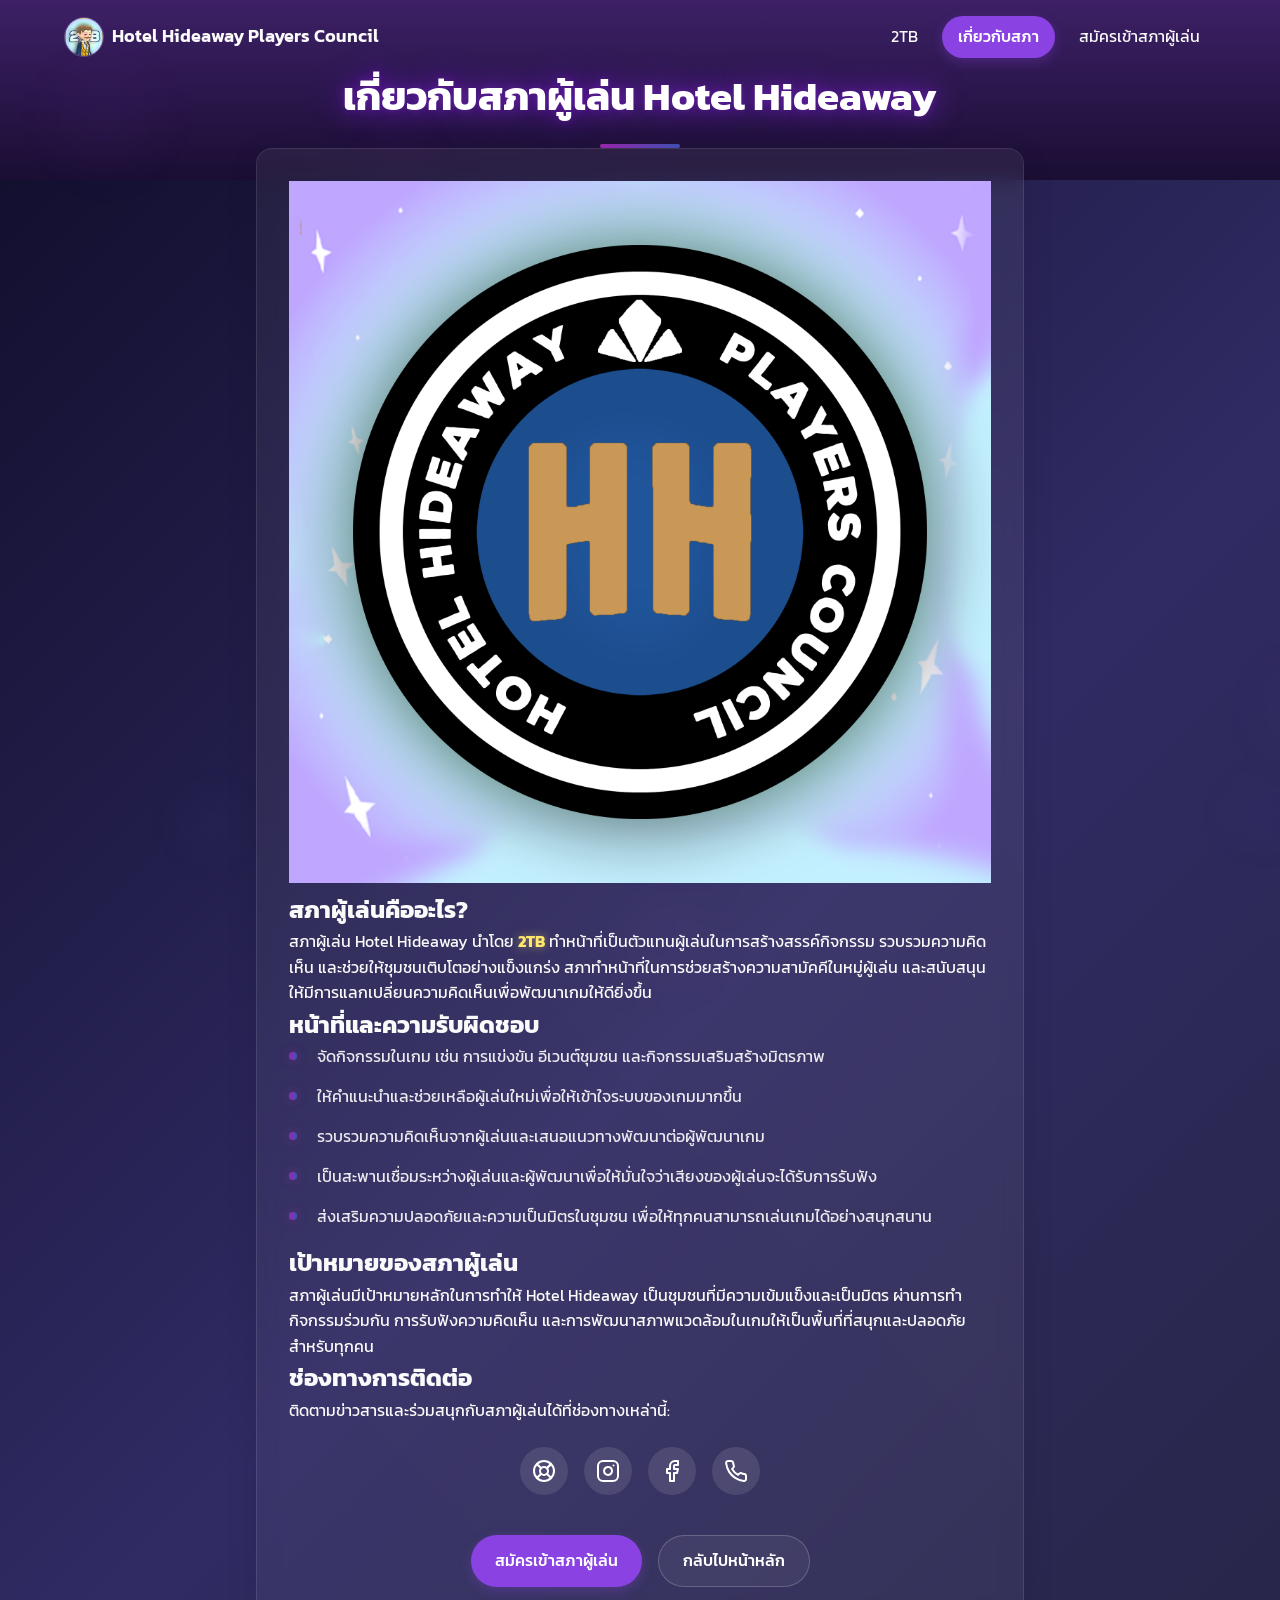
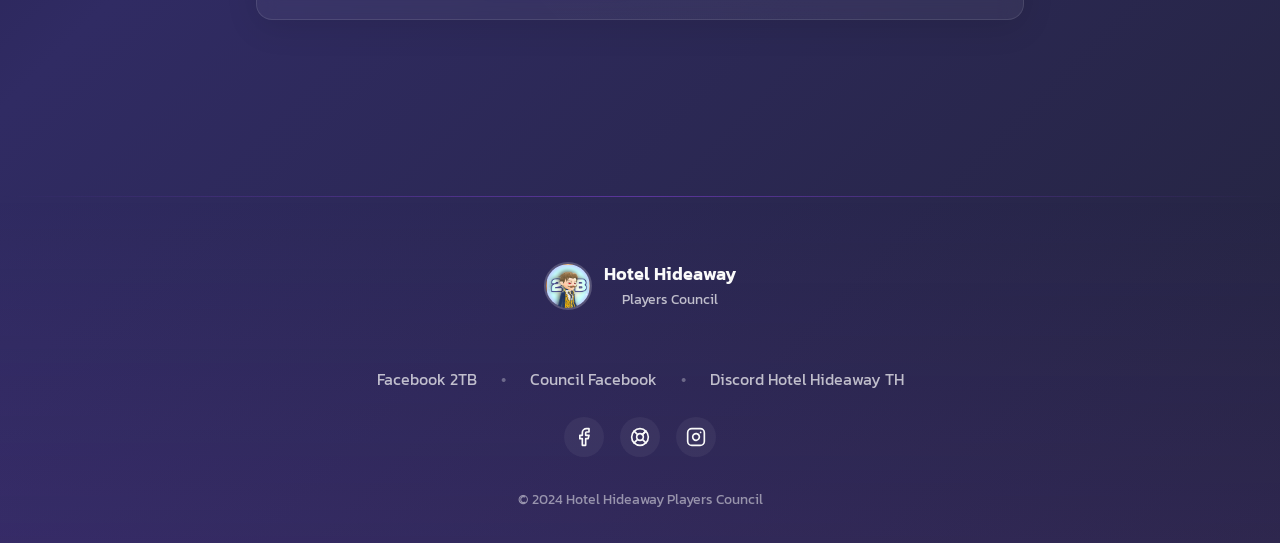
==== commit 600962bf: "Add files via upload" ====
--- a/about.html
+++ b/about.html
@@ -26,7 +26,7 @@
         <!-- Header -->
         <header class="header">
             <div class="container header-container">
-                <a href="/" class="logo-link">
+                <a href="index.html" class="logo-link">
                     <div class="logo-image">
                         <img src="images/2TB.png" alt="Hotel Hideaway Players Council">
                     </div>
@@ -42,18 +42,18 @@
                 </button>
 
                 <nav class="main-nav">
-                    <a href="/" class="nav-link">2TB</a>
-                    <a href="/about.html" class="nav-link active">เกี่ยวกับสภา</a>
-                    <a href="/apply.html" class="nav-link">สมัครเข้าสภาผู้เล่น</a>
+                    <a href="index.html" class="nav-link">2TB</a>
+                    <a href="about.html" class="nav-link active">เกี่ยวกับสภา</a>
+                    <a href="apply.html" class="nav-link">สมัครเข้าสภาผู้เล่น</a>
                 </nav>
             </div>
 
             <!-- Mobile menu -->
             <div class="mobile-menu">
                 <nav class="mobile-nav container">
-                    <a href="/" class="mobile-nav-link">2TB</a>
-                    <a href="/about.html" class="mobile-nav-link active">เกี่ยวกับสภา</a>
-                    <a href="/apply.html" class="mobile-nav-link">สมัครเข้าสภาผู้เล่น</a>
+                    <a href="index.html" class="mobile-nav-link">2TB</a>
+                    <a href="about.html" class="mobile-nav-link active">เกี่ยวกับสภา</a>
+                    <a href="apply.html" class="mobile-nav-link">สมัครเข้าสภาผู้เล่น</a>
                 </nav>
             </div>
         </header>
@@ -140,8 +140,8 @@
                             </div>
 
                             <div class="button-group">
-                                <a href="/apply.html" class="btn btn-primary">สมัครเข้าสภาผู้เล่น</a>
-                                <a href="/" class="btn btn-outline">กลับไปหน้าหลัก</a>
+                                <a href="apply.html" class="btn btn-primary">สมัครเข้าสภาผู้เล่น</a>
+                                <a href="index.html" class="btn btn-outline">กลับไปหน้าหลัก</a>
                             </div>
                         </div>
                     </div>
